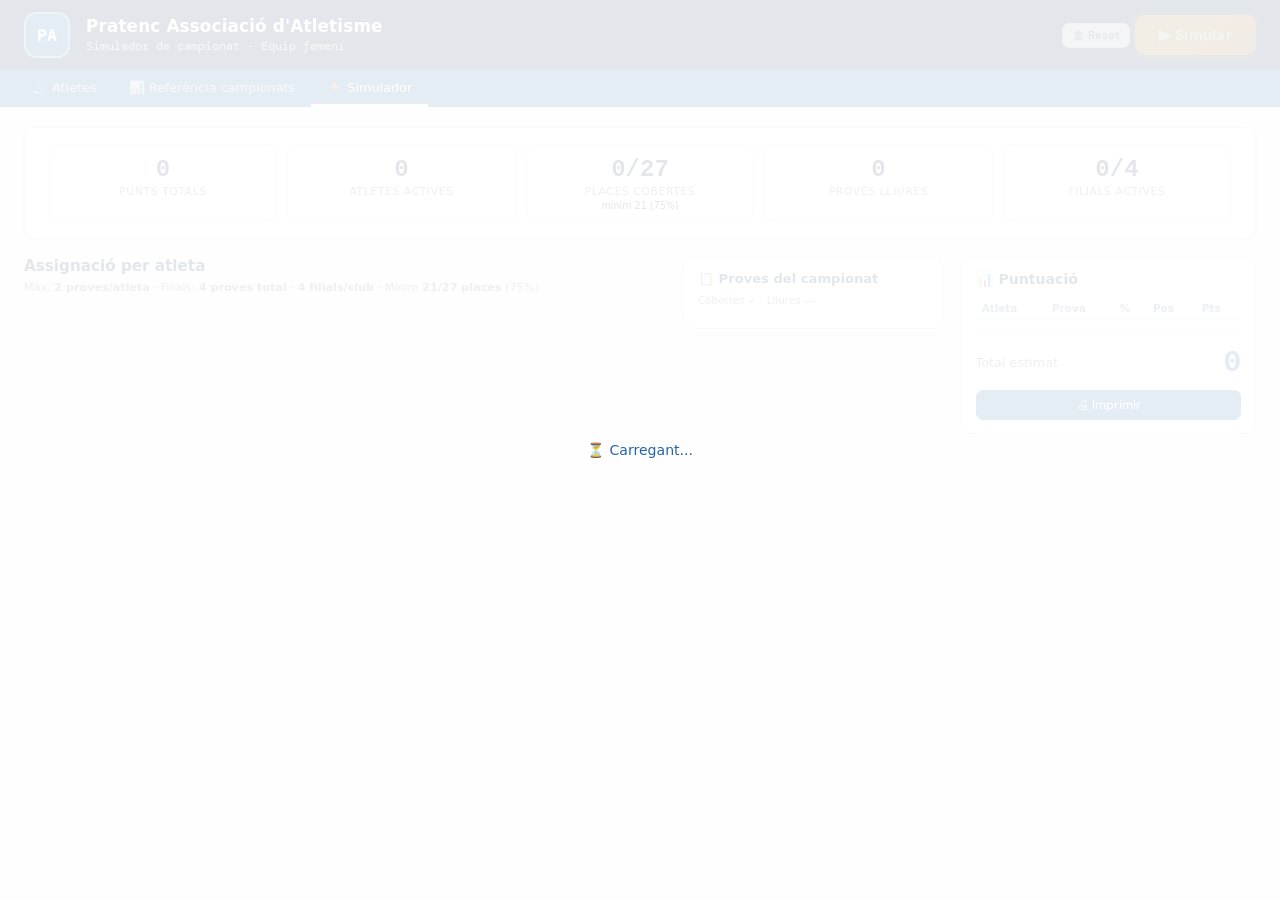
==== simulador-public.html @ 759598a1 "Update simulador-public.html" ====
<!DOCTYPE html>
<html lang="ca">
<head>
<meta charset="UTF-8">
<meta name="viewport" content="width=device-width, initial-scale=1.0">
<title>Pratenc AA — Simulador</title>
<link rel="stylesheet" href="style.css">
<style>
:root{
  --blue-dark:#1a3a5c;--blue:#2563a8;--blue-pale:#e8f0fa;
  --green:#1a7a3a;--green-pale:#e6f5ec;
  --border:#d4dde8;--text:#1c2b3a;--text-muted:#6b7f93;--bg:#f4f7fb;
}
*,*::before,*::after{box-sizing:border-box;margin:0;padding:0;}
body{font-family:'Segoe UI',system-ui,sans-serif;background:var(--bg);color:var(--text);font-size:14px;}
header{background:var(--blue-dark);color:white;padding:1rem 1.5rem;display:flex;align-items:center;gap:1rem;}
.header-logo{width:46px;height:46px;background:var(--blue);border-radius:12px;display:flex;align-items:center;justify-content:center;font-weight:800;font-size:1rem;color:white;flex-shrink:0;}
.header-text h1{font-size:1.05rem;font-weight:700;}
.header-text .sub{font-size:0.76rem;opacity:0.75;margin-top:2px;}
.header-right{margin-left:auto;}
nav{background:var(--blue);display:flex;gap:0;padding:0 1rem;}
nav a{color:rgba(255,255,255,0.75);text-decoration:none;padding:0.6rem 1rem;font-size:0.8rem;font-weight:500;border-bottom:3px solid transparent;transition:all 0.15s;}
nav a:hover{color:white;background:rgba(255,255,255,0.1);}
nav a.active{color:white;border-bottom-color:white;}
main{padding:1.25rem 1.5rem;max-width:1500px;margin:0 auto;}

.stats-bar{display:grid;grid-template-columns:repeat(5,1fr);gap:0.65rem;margin-bottom:1.1rem;}
.stat{background:white;border:1.5px solid var(--border);border-radius:10px;padding:0.65rem 0.8rem;text-align:center;}
.stat .val{font-size:1.5rem;font-weight:800;color:var(--blue-dark);font-family:'Courier New',monospace;}
.stat .lbl{font-size:0.67rem;color:var(--text-muted);margin-top:2px;}
.stat.err .val{color:#dc2626;}

.layout{display:grid;grid-template-columns:1fr 260px 295px;gap:1.1rem;align-items:start;}
@media(max-width:1100px){.layout{grid-template-columns:1fr 270px;}}
@media(max-width:700px){.layout{grid-template-columns:1fr;}}
.sticky{position:sticky;top:1rem;}

.btn{display:inline-flex;align-items:center;gap:4px;padding:0.38rem 0.85rem;border-radius:7px;border:1.5px solid var(--border);background:white;font-size:0.78rem;font-weight:500;cursor:pointer;color:var(--text);transition:all 0.15s;}
.btn:hover{border-color:var(--blue);color:var(--blue);}
.btn.primary{background:var(--blue);border-color:var(--blue);color:white;}
.btn.primary:hover{background:#1d4f8c;}
.btn.opt{background:linear-gradient(135deg,#f59e0b,#d97706);border:none;color:white;font-weight:800;padding:0.6rem 1.5rem;font-size:0.92rem;border-radius:9px;box-shadow:0 3px 10px rgba(217,119,6,0.5);letter-spacing:0.02em;}
.btn.opt:hover{background:linear-gradient(135deg,#d97706,#b45309);box-shadow:0 4px 14px rgba(217,119,6,0.6);transform:translateY(-1px);}
.btn.sm{font-size:0.72rem;padding:0.25rem 0.6rem;}

/* ATHLETE BLOCKS */
.ab{background:white;border:1.5px solid var(--border);border-radius:11px;margin-bottom:0.55rem;overflow:hidden;}
.ab.excl{opacity:0.48;}
.ab.err{border-color:#dc2626;border-width:2px;}
.ab-head{padding:0.55rem 0.85rem;display:flex;align-items:center;gap:0.55rem;border-bottom:1px solid #eef2f7;background:linear-gradient(135deg,#fafcff,#eff6ff);}
.av{width:32px;height:32px;border-radius:50%;background:var(--blue);color:white;display:flex;align-items:center;justify-content:center;font-size:0.68rem;font-weight:700;flex-shrink:0;}
.ai-nom{font-weight:600;font-size:0.83rem;display:flex;align-items:center;gap:4px;flex-wrap:wrap;}
.ai-sub{font-size:0.68rem;color:var(--text-muted);margin-top:1px;}
.a-pts{font-size:0.95rem;font-weight:700;font-family:'Courier New',monospace;color:var(--blue);}

.fb{display:inline-flex;align-items:center;padding:1px 5px;border-radius:3px;background:#fef3c7;color:#92400e;border:1px solid #fbbf24;font-size:0.6rem;font-weight:700;text-transform:uppercase;}
.xt{padding:0.18rem 0.5rem;border-radius:4px;border:1.5px solid;font-size:0.68rem;font-weight:600;cursor:pointer;}
.xt.on{background:var(--green-pale);border-color:var(--green);color:var(--green);}
.xt.off{background:#fee2e2;border-color:#dc2626;color:#dc2626;}

/* PROVA ROWS */
.pr-rows{padding:0.45rem 0.85rem 0.55rem;}
.pr{display:grid;grid-template-columns:1fr 88px 32px 18px;gap:4px;align-items:center;margin-bottom:3px;}
.ps{padding:0.26rem 0.35rem;border:1.5px solid var(--border);border-radius:5px;font-size:0.76rem;background:white;color:var(--text);width:100%;}
.ps:focus{border-color:var(--blue);outline:none;}
.ps.man{border-color:#f59e0b;background:#fffbeb;}
.pi{padding:0.26rem 0.35rem;border:1.5px solid var(--border);border-radius:5px;font-size:0.73rem;width:100%;font-family:'Courier New',monospace;text-align:right;background:white;}
.pi:focus{border-color:var(--blue);outline:none;}
.pi.man{border-color:#f59e0b;background:#fffbeb;}
.pp{display:inline-flex;align-items:center;justify-content:center;width:26px;height:20px;border-radius:4px;font-size:0.72rem;font-weight:700;background:var(--blue-pale);color:var(--blue);border:1px solid #bfdbfe;}
.pp0{background:#f1f5f9;color:#94a3b8;border-color:#e2e8f0;}
.bi{background:none;border:none;cursor:pointer;color:var(--text-muted);font-size:0.9rem;padding:0 2px;border-radius:3px;line-height:1;}
.bi:hover{background:#fee2e2;color:#dc2626;}

/* pct+pencil wrapper */
.pct-wrap{display:flex;align-items:center;gap:2px;}
.pencil-btn{background:none;border:none;cursor:pointer;font-size:0.72rem;padding:1px 2px;border-radius:3px;line-height:1;color:var(--text-muted);}
.pencil-btn:hover{background:#e0f2fe;color:#0369a1;}
.pencil-btn:disabled{opacity:0.3;cursor:default;}

.sugg-row{margin-top:3px;display:flex;flex-wrap:wrap;gap:3px;align-items:center;font-size:0.67rem;color:var(--text-muted);}
.sp{cursor:pointer;background:var(--blue-pale);color:var(--blue);padding:1px 5px;border-radius:4px;font-size:0.66rem;font-weight:500;border:1px solid #bfdbfe;white-space:nowrap;}
.sp:hover{background:#bfdbfe;}
.sp.tk{opacity:0.38;cursor:default;text-decoration:line-through;}
.err-row{margin-top:4px;background:#fee2e2;border:1px solid #dc2626;border-radius:4px;padding:2px 7px;font-size:0.68rem;color:#991b1b;font-weight:600;}

/* PROVES PANEL */
.panel{background:white;border:1.5px solid var(--border);border-radius:11px;padding:0.85rem;}
.panel h3{font-size:0.82rem;font-weight:600;color:var(--blue-dark);margin-bottom:0.5rem;}
.pi-row{display:flex;align-items:center;padding:3px 5px;border-radius:4px;font-size:0.72rem;margin-bottom:2px;}
.pi-row.cov{background:#f0fdf4;color:#166534;}
.pi-row.free{background:#f8fafc;color:var(--text-muted);}
.pi-name{flex:1;font-weight:500;overflow:hidden;text-overflow:ellipsis;white-space:nowrap;font-size:0.71rem;}
.pi-who{font-size:0.62rem;color:var(--text-muted);margin-left:3px;white-space:nowrap;}
.pi-pts{font-size:0.65rem;font-weight:700;padding:1px 4px;border-radius:3px;margin-left:3px;flex-shrink:0;}
.pi-pts.ok{background:#dcfce7;color:#166534;border:1px solid #86efac;}
.pi-pts.no{background:#f1f5f9;color:#94a3b8;border:1px solid #e2e8f0;}

/* RESULT PANEL */
.rt{width:100%;border-collapse:collapse;font-size:0.73rem;}
.rt th{padding:0.3rem 0.38rem;text-align:left;font-size:0.65rem;font-weight:600;color:var(--text-muted);border-bottom:1.5px solid var(--border);}
.rt td{padding:0.27rem 0.38rem;border-bottom:1px solid #f0f4f8;vertical-align:middle;}
.rk{display:inline-flex;align-items:center;justify-content:center;width:24px;height:19px;border-radius:4px;font-size:0.68rem;font-weight:700;}
.r1{background:#fef3c7;color:#92400e;border:1px solid #fcd34d;}
.r2{background:#f1f5f9;color:#475569;border:1px solid #cbd5e1;}
.r3{background:#fff7ed;color:#c2410c;border:1px solid #fed7aa;}
.rN{background:var(--blue-pale);color:var(--blue);border:1px solid #bfdbfe;}

.wb{border-radius:5px;padding:0.4rem 0.65rem;font-size:0.71rem;margin-bottom:0.55rem;}
.we{background:#fee2e2;border:1px solid #dc2626;color:#991b1b;}
.ww{background:#fffbeb;border:1px solid #fcd34d;color:#92400e;}

/* MODAL */
.mover{position:fixed;inset:0;background:rgba(0,0,0,0.38);z-index:300;display:none;align-items:center;justify-content:center;}
.mover.open{display:flex;}
.mbox{background:white;border-radius:13px;padding:1.4rem;width:450px;max-width:95vw;box-shadow:0 16px 50px rgba(0,0,0,0.22);}
.mbox h3{font-size:0.95rem;font-weight:700;color:var(--blue-dark);margin-bottom:0.9rem;}
.mf label{font-size:0.72rem;font-weight:600;color:var(--text-muted);display:block;margin-bottom:3px;}
.mf input,.mf select{width:100%;padding:0.38rem 0.55rem;border:1.5px solid var(--border);border-radius:6px;font-size:0.82rem;}
.mf input:focus,.mf select:focus{outline:none;border-color:var(--blue);}
.ad{padding:0.38rem 0.55rem;background:#f0f6ff;border-radius:6px;font-size:0.85rem;font-weight:700;color:var(--blue);}
.mac{display:flex;gap:7px;justify-content:flex-end;margin-top:1.1rem;}

.toast{position:fixed;bottom:22px;right:22px;background:#1e293b;color:white;padding:0.55rem 1rem;border-radius:8px;font-size:0.8rem;opacity:0;transform:translateY(8px);transition:all 0.22s;pointer-events:none;z-index:999;}
.toast.show{opacity:1;transform:translateY(0);}
.lod{position:fixed;inset:0;background:rgba(255,255,255,0.88);display:flex;align-items:center;justify-content:center;z-index:99;font-size:0.88rem;color:var(--blue);}
.sim-banner{background:linear-gradient(135deg,#dbeafe,#e0f2fe);border:1.5px solid #7dd3fc;border-radius:9px;padding:0.6rem 0.9rem;margin-bottom:0.9rem;font-size:0.8rem;color:#0c4a6e;display:none;align-items:center;gap:7px;}
.sim-banner.show{display:flex;}
.empty{text-align:center;padding:2.5rem;color:var(--text-muted);}
.empty .ic{font-size:2rem;margin-bottom:0.35rem;}

/* Barra 75% */
.quota-bar-wrap{height:6px;background:#e2e8f0;border-radius:3px;margin-top:5px;overflow:hidden;}
.quota-bar{height:100%;border-radius:3px;transition:width 0.3s;}
.quota-ok{background:#22c55e;}
.quota-warn{background:#f59e0b;}
.quota-bad{background:#dc2626;}

/* Modal filials */
.fil-modal-list{max-height:220px;overflow-y:auto;margin:0.6rem 0;}
@media(max-width:600px){
  header{padding:0.7rem 1rem;}
  .header-text h1{font-size:0.88rem;}
  .header-text .sub{font-size:0.68rem;}
  .header-right .btn{padding:0.28rem 0.55rem;font-size:0.7rem;}
  nav a{padding:0.5rem 0.7rem;font-size:0.75rem;}
  main{padding:0.75rem;}
  .stats-bar{grid-template-columns:repeat(3,1fr);gap:0.4rem;}
  .stats-bar .stat:nth-child(4),.stats-bar .stat:nth-child(5){grid-column:span 1;}
  .stat .val{font-size:1.1rem;}
  .layout{grid-template-columns:1fr!important;}
  .sticky{position:static;}
  .ab-head{padding:0.45rem 0.65rem;}
  .ai-nom{font-size:0.78rem;}
  .pr-rows{padding:0.35rem 0.65rem 0.45rem;}
  .pr{grid-template-columns:1fr 80px 26px 16px;gap:3px;}
  .panel{margin-bottom:0.8rem;}
  .mbox{padding:1rem;border-radius:10px;}
  /* Relleus panel inferior més compacte */
  .rel-panel-mob{font-size:0.75rem;}
}
.fil-modal-row{display:flex;align-items:center;justify-content:space-between;padding:5px 8px;border:1px solid var(--border);border-radius:6px;margin-bottom:4px;font-size:0.8rem;cursor:pointer;transition:background 0.1s;}
.fil-modal-row:hover{background:#f0f6ff;}
.fil-modal-row.sel{background:#dbeafe;border-color:var(--blue);}
</style>
</head>
<body>
<div class="lod" id="lod">⏳ Carregant...</div>

<header>
  <div class="header-logo">PA</div>
  <div class="header-text">
    <h1>Pratenc Associació d'Atletisme</h1>
    <div class="sub">Simulador de campionat · Equip femení</div>
  </div>
  <div class="header-right">
    <div style="display:flex;gap:5px;flex-wrap:wrap;align-items:center;">
      <button class="btn sm" onclick="resetSim()">🗑 Reset</button>
      <button class="btn opt" onclick="runOptimizer()">▶ Simular</button>
    </div>
  </div>
</header>
<nav>
  <a href="atletes-public.html">👟 Atletes</a>
  <a href="campeonatos-public.html">📊 Referència campionats</a>
  <a href="simulador-public.html" class="active">🏃 Simulador</a>
</nav>

<main>
  <div class="stats-bar">
    <div class="stat"><div class="val" id="sTot">0</div><div class="lbl">Punts totals</div></div>
    <div class="stat"><div class="val" id="sAtl">0</div><div class="lbl">Atletes actives</div></div>
    <div class="stat" id="sPlacesEl">
      <div class="val" id="sPlaces">0/27</div>
      <div class="lbl">Places cobertes</div>
      <div style="font-size:0.6rem;margin-top:2px;" id="sPlacesPct">mínim 21 (75%)</div>
    </div>
    <div class="stat"><div class="val" id="sLli">0</div><div class="lbl">Proves lliures</div></div>
    <div class="stat" id="sFstat"><div class="val" id="sFil">0/4</div><div class="lbl">Filials actives</div></div>
  </div>

  <div class="sim-banner" id="sb">
    ▶ <strong>Simulació completada!</strong> Distribució màxima calculada.
    <button class="btn sm" style="margin-left:auto;" onclick="document.getElementById('sb').classList.remove('show')">✕</button>
  </div>

  <div class="layout">
    <div>
      <div style="display:flex;align-items:center;justify-content:space-between;margin-bottom:0.65rem;flex-wrap:wrap;gap:6px;">
        <h2 style="font-size:0.95rem;font-weight:600;color:var(--blue-dark);">Assignació per atleta</h2>
        <span style="font-size:0.7rem;color:var(--text-muted);">Màx. <b>2 proves/atleta</b> · Filials: <b>4 proves total</b> · <b>4 filials/club</b> · Mínim <b>21/27 places</b> (75%)</span>
      </div>
      <div id="blocks"></div>
    </div>

    <div class="sticky">
      <div class="panel">
        <h3>📋 Proves del campionat</h3>
        <div style="font-size:0.65rem;color:var(--text-muted);margin-bottom:0.5rem;">Cobertes ✓ · Lliures —</div>
        <div id="provPanel"></div>
      </div>
    </div>

    <div class="sticky">
      <div class="panel">
        <div style="font-size:0.88rem;font-weight:600;color:var(--blue-dark);margin-bottom:0.6rem;">📊 Puntuació</div>
        <div id="wbs"></div>
        <table class="rt">
          <thead><tr><th>Atleta</th><th>Prova</th><th>%</th><th>Pos</th><th>Pts</th></tr></thead>
          <tbody id="rb"></tbody>
        </table>
        <div style="margin-top:0.8rem;padding-top:0.8rem;border-top:1.5px solid var(--border);display:flex;align-items:center;justify-content:space-between;">
          <span style="font-size:0.8rem;color:var(--text-muted);">Total estimat</span>
          <span style="font-size:1.9rem;font-weight:700;font-family:'Courier New',monospace;color:var(--blue);" id="totB">0</span>
        </div>
        <button class="btn primary" style="width:100%;justify-content:center;margin-top:0.6rem;font-size:0.77rem;" onclick="window.print()">🖨 Imprimir</button>
      </div>
    </div>
  </div>
</main>

<!-- Modal previsió -->
<div class="mover" id="pm">
  <div class="mbox">
    <h3>✏️ Previsió manual de marca</h3>
    <p style="font-size:0.77rem;color:var(--text-muted);margin-bottom:0.9rem;">Introdueix una marca prevista o un % WMA directament per a una prova on l'atleta no té registre oficial.</p>
    <div style="display:grid;grid-template-columns:1fr 1fr;gap:0.8rem;">
      <div class="mf" style="grid-column:1/-1">
        <label>Atleta · Prova</label>
        <div class="ad" id="pmCtx">—</div>
      </div>
      <div class="mf" style="grid-column:1/-1">
        <label>Marca prevista <span style="font-weight:400;color:var(--text-muted)">(ex: 13.45 / 1:23.4 / 5.80)</span></label>
        <input type="text" id="pmM" placeholder="Introdueix la marca..." oninput="calcPM()">
      </div>
      <div class="mf">
        <label>% WMA calculat</label>
        <div class="ad" id="pmP">—</div>
      </div>
      <div class="mf">
        <label>Punts estimats</label>
        <div class="ad" id="pmPts">—</div>
      </div>
      <div class="mf" style="grid-column:1/-1">
        <label>O introdueix % WMA directament</label>
        <input type="number" id="pmD" min="0" max="105" step="0.01" placeholder="Ex: 78.50" oninput="calcPMD()">
      </div>
    </div>
    <div class="mac">
      <button class="btn" onclick="closePM()">Cancel·lar</button>
      <button class="btn primary" onclick="applyPM()">Aplicar</button>
    </div>
  </div>
</div>

<div class="toast" id="toast"></div>

<!-- Modal conflicte filials: l'usuari tria quina prova sacrificar -->
<div class="mover" id="filModal">
  <div class="mbox">
    <h3>⚠️ Límit de filials superat</h3>
    <p style="font-size:0.8rem;color:var(--text-muted);margin-bottom:0.9rem;">
      Les filials ja fan <strong>4 proves</strong> en total. S'ha intentat assignar una prova nova a <strong id="filModalNom">—</strong>.
      <br>Tria quina prova vols <strong>alliberar</strong> per fer espai, o cancel·la:
    </p>
    <div class="fil-modal-list" id="filModalList"></div>
    <div class="mac">
      <button class="btn" onclick="closeFilModal(true)">Cancel·lar (mantenir com estava)</button>
      <button class="btn primary" id="filModalOk" onclick="applyFilModal()" disabled>Alliberar seleccionada</button>
    </div>
  </div>
</div>
<script src="atletes-data.js"></script>
<script src="shared.js"></script>
<script>
let athletes=[], simState={}, excluded=[], refCampeonats={};
let pmCtx=null; // {nom, ri, prova}

// ── Proves oficials Campionat d'Espanya Master Clubs 2026 ──
// 19 individuals + 2 relleus (4 atletes cadascun) = 27 places totals
// Mínim 75% = 21 places cobertes per no ser descalificades
const CAMP_PROVES_IND = [
  "100m","200m","400m","800m","1500m","3000m",
  "3000m marxa","2000m obstacles",
  "Tanques Altes","Tanques Baixes",
  "Salt alçada","Salt llargada","Triple salt","Salt perxa",
  "Llançament pes","Llançament disc","Llançament martell","Martell Pesat","Llançament javelina"
]; // 19 individuals
const CAMP_PROVES_REL = ["Relleu 4x100","Relleu 4x400"]; // 2 relleus × 4 atletes = 8 places
const CAMP_PROVES = [...CAMP_PROVES_IND, ...CAMP_PROVES_REL];
const TOTAL_PLACES = 19 + 8; // 27
const MIN_PLACES   = Math.ceil(TOTAL_PLACES * 0.75); // 21

// ── Versió pública: override de totes les funcions de storage ──
// No hi ha localStorage ni window.storage — tot en memòria
async function loadAthletes(){ return JSON.parse(JSON.stringify(ATLETES_DATA)); }
async function saveAthletes(){}
async function loadRefCampeonats(){ return REF_CAMPEONATS_DEFAULT; }
async function saveRefCampeonats(){}
async function loadSimState(){ return {}; }
async function saveSimState(s){ simState=s; }
async function loadRelState(){ return {}; }
async function saveRelState(s){ simRelState=s; }
async function loadExcluded(){ return []; }
async function saveExcluded(){}

// ── Init (versió pública) ──
async function init(){
  document.getElementById('lod').style.display='flex';
  athletes = JSON.parse(JSON.stringify(ATLETES_DATA));
  athletes.sort((a,b)=>{
    if(!!a.filial!==!!b.filial)return a.filial?1:-1;
    return a.nom.localeCompare(b.nom,'ca');
  });
  simState={};simRelState={};
  // Atletes marcades com "exclosa" al fitxer de dades surten excloses per defecte
  excluded = athletes.filter(a=>a.exclosa).map(a=>a.nom);
  refCampeonats = REF_CAMPEONATS_DEFAULT;
  document.getElementById('lod').style.display='none';
  render();
}
async function resetSim(){
  if(!confirm('Reiniciar simulació?'))return;
  simState={};simRelState={};
  render();showToast('Reset ✓');
}

// En la versió pública, guardar és només en memòria (no localStorage)
async function saveSimState(s){simState=s;}
async function saveRelState(s){simRelState=s;}

// ── Helpers ───────────────────────────────────────────────
function e(s){return String(s).replace(/'/g,"\\'").replace(/"/g,'&quot;');}
function aObj(nom){return athletes.find(a=>a.nom===nom);}
function gst(nom){
  if(!simState[nom])simState[nom]=[{prova:'—',pct:null,man:false},{prova:'—',pct:null,man:false}];
  while(simState[nom].length<2)simState[nom].push({prova:'—',pct:null,man:false});
  return simState[nom];
}

// Relleus: simRelState[prova] = [nom1, nom2, nom3, nom4] (null si buit)
let simRelState = {}; // { "Relleu 4x100": [nom|null, ...x4] }
function grel(prova){
  if(!simRelState[prova])simRelState[prova]=[null,null,null,null];
  while(simRelState[prova].length<4)simRelState[prova].push(null);
  return simRelState[prova];
}
function isReleu(p){return p&&(p==='Relleu 4x100'||p==='Relleu 4x400');}
function bestPct(a,prova,row){
  if(!prova||prova==='—')return null;
  if(row&&row.pct!==null&&row.pct!==undefined)return row.pct;
  const ms=(a.marques||[]).filter(m=>m.prova===prova);
  const ps=ms.map(m=>calcPct(m.prova,m.marca,a.dob,m.any)).filter(p=>p!==null);
  return ps.length?Math.max(...ps):null;
}
function suggs(a){
  const bP={};
  (a.marques||[]).forEach(m=>{
    const p=calcPct(m.prova,m.marca,a.dob,m.any);
    if(p&&(!bP[m.prova]||p>bP[m.prova]))bP[m.prova]=p;
  });
  return Object.entries(bP).sort((a,b)=>b[1]-a[1]);
}
function covMap(){
  const m={};
  // Proves individuals
  athletes.forEach(a=>{
    if(excluded.includes(a.nom))return;
    gst(a.nom).forEach(r=>{
      if(r.prova&&r.prova!=='—'&&!isReleu(r.prova)){if(!m[r.prova])m[r.prova]=[];m[r.prova].push(a.nom);}
    });
  });
  // Relleus
  CAMP_PROVES_REL.forEach(rel=>{
    const atletes=grel(rel).filter(n=>n&&!excluded.includes(n));
    if(atletes.length>0){m[rel]=atletes;}
  });
  return m;
}
function totFil(){
  // Proves individuals de filials (excloent slots de relleu, que es compten a part)
  let t=athletes.filter(a=>a.filial&&!excluded.includes(a.nom))
    .reduce((s,a)=>s+gst(a.nom).filter(r=>r.prova&&r.prova!=='—'&&!isReleu(r.prova)).length,0);
  // Participació de filials en relleus (1 prova per atleta per relleu)
  CAMP_PROVES_REL.forEach(rel=>{
    grel(rel).forEach(n=>{
      if(n&&!excluded.includes(n)){const a=aObj(n);if(a&&a.filial)t++;}
    });
  });
  return t;
}
function nProv(nom){
  // Proves individuals
  let n=gst(nom).filter(r=>r.prova&&r.prova!=='—').length;
  // Participació en relleus
  CAMP_PROVES_REL.forEach(rel=>{if(grel(rel).includes(nom))n++;});
  return n;
}

// ── Render ────────────────────────────────────────────────
function render(){renderBlocks();renderProvPanel();updateSummary();}

function renderBlocks(){
  const cont=document.getElementById('blocks');
  if(!athletes.length){
    cont.innerHTML=`<div class="empty"><div class="ic">🏃</div><p><a href="atletas.html" style="color:var(--blue);">Ves a Atletes</a> per afegir-les</p></div>`;
    return;
  }
  const cm=covMap(), tf=totFil();
  const nFA=athletes.filter(a=>a.filial&&!excluded.includes(a.nom)).length;

  // Mapa: per a cada atleta, en quin relleu participa (si és el cas)
  // relMap[nom] = "Relleu 4x100" | "Relleu 4x400" | null
  const relMap={};
  CAMP_PROVES_REL.forEach(rel=>{
    grel(rel).forEach(n=>{ if(n) relMap[n]=rel; });
  });

  cont.innerHTML=athletes.map((a,idx)=>{
    const ex=excluded.includes(a.nom), st=gst(a.nom);
    const cat=getCat(a.dob), ed=getEdatActual(a.dob), fil=!!a.filial;
    const sg=suggs(a);
    const relActual=relMap[a.nom]||null; // relleu on participa (si és el cas)
    let pts=0;

    // Slot 0 i slot 1: proves individuals (inclou relleu com a opció)
    // Si ja participa en un relleu, un dels slots mostra el relleu (readonly visual)
    const rows=st.slice(0,2).map((row,ri)=>{
      const esRelleuRow = isReleu(row.prova);
      const pct = esRelleuRow ? null : bestPct(a,row.prova,row);
      const p   = ex||esRelleuRow ? 0 : estPts(row.prova,pct,refCampeonats);
      if(!esRelleuRow) pts+=p;
      const pd  = pct!==null?pct.toFixed(2):'';

      // Opcions: totes les proves individuals + els 2 relleus
      const opts=PROVES.map(pr=>`<option value="${pr}" ${row.prova===pr?'selected':''}>${pr}</option>`).join('');

      if(esRelleuRow){
        // Slot ocupat per un relleu → mostrar readonly, botó per treure
        const rComplet = grel(row.prova).filter(n=>n&&!excluded.includes(n)).length>=4;
        return `<div class="pr">
          <select class="ps" style="border-color:#7c3aed;background:#f5f3ff;" disabled>
            <option>${row.prova}</option>
          </select>
          <div class="pct-wrap">
            <span style="font-size:0.7rem;color:#7c3aed;padding:0 4px;">${rComplet?'✓ 4pts':'incomplet'}</span>
          </div>
          <span class="pp" style="background:#ede9fe;color:#7c3aed;border-color:#c4b5fd;margin:auto;">R</span>
          <button class="bi" onclick="clrRelSlot('${e(a.nom)}','${e(row.prova)}')" title="Treure del relleu">×</button>
        </div>`;
      }

      return `<div class="pr">
        <select class="ps${row.man?' man':''}" onchange="upProv('${e(a.nom)}',${ri},this.value)" ${ex?'disabled':''}>
          ${opts}
        </select>
        <div class="pct-wrap">
          <input class="pi${row.pct!==null?' man':''}" type="number" min="0" max="105" step="0.01"
            value="${pd}" placeholder="% auto" readonly
            title="${row.pct!==null?'% manual · edita amb ✏️':'% calculat de marques · ✏️ per previsió'}">
          <button class="pencil-btn" title="Previsió manual"
            onclick="openPM('${e(a.nom)}',${ri},'${e(row.prova)}')"
            ${ex||row.prova==='—'?'disabled':''}>✏️</button>
        </div>
        <span class="pp pp${p}" style="margin:auto;">${p}</span>
        <button class="bi" onclick="clrRow('${e(a.nom)}',${ri})" title="Treure">×</button>
      </div>`;
    }).join('');

    const sgHTML=sg.length?`<div class="sugg-row"><span style="font-weight:500;">Marques:</span>${
      sg.filter(([pr])=>!isReleu(pr)).map(([pr,pc])=>{
        const cov=cm[pr]&&!cm[pr].includes(a.nom);
        return `<span class="sp${cov?' tk':''}" onclick="${cov?'':e(`asSugg('${e(a.nom)}','${e(pr)}',${pc})`)}"
          title="${pr}: ${pc.toFixed(1)}%${cov?' (ja coberta)':''}"
          >${pr.replace('Llançament ','').replace('Salt ','')} <b>${pc.toFixed(0)}%</b></span>`;
      }).join('')
    }</div>`:'';

    // Errors: compta proves individuals + relleu (si en té)
    const nPInd=st.filter(r=>r.prova&&r.prova!=='—'&&!isReleu(r.prova)).length;
    const nPRel=st.filter(r=>isReleu(r.prova)).length;
    const nPTotal=nPInd+nPRel;
    const errs=[];
    if(nPTotal>2)errs.push(`⛔ Màxim 2 proves/atleta — té ${nPInd} individual${nPInd!==1?'s':''} + ${nPRel} relleu`);
    if(fil&&tf>4&&nPTotal>0)errs.push('⛔ Filials superen 4 proves en total');
    if(fil&&nFA>4)errs.push(`⛔ ${nFA} filials al club (màx. 4)`);
    const errH=errs.map(e=>`<div class="err-row">${e}</div>`).join('');

    return `<div class="ab ${ex?'excl':''} ${nPTotal>2||(fil&&tf>4&&nPTotal>0)?'err':''}" id="ab${idx}">
      <div class="ab-head">
        <div class="av">${initials(a.nom)}</div>
        <div style="flex:1;min-width:0;">
          <div class="ai-nom">${a.nom}${fil?` <span class="fb">FILIAL</span>`:''}</div>
          <div class="ai-sub">${cat||'?'} · ${ed?ed+'a':''} ${a.notes?'· '+a.notes:''}${relActual?` · <span style="color:#7c3aed;font-weight:600;">🔄 ${relActual}</span>`:''}</div>
        </div>
        <div style="display:flex;align-items:center;gap:4px;flex-shrink:0;">
          <button class="xt ${ex?'off':'on'}" onclick="togExcl('${e(a.nom)}',${idx})">${ex?'✗ Exclosa':'✓ Activa'}</button>
          <div class="a-pts">${ex?'—':pts+' pts'}</div>
        </div>
      </div>
      <div class="pr-rows">${rows}${errH}${sgHTML}</div>
    </div>`;
  }).join('');

  // ── Secció inferior: estat dels relleus (resum automàtic) ──
  const relHTML = CAMP_PROVES_REL.map(rel=>{
    const membres = grel(rel).filter(n=>n&&!excluded.includes(n));
    const complet = membres.length>=4;
    const borderColor = complet?'#16a34a':membres.length>0?'#dc2626':'#d4dde8';
    const bgColor     = complet?'#f0fdf4':membres.length>0?'#fee2e2':'#f8fafc';
    const textColor   = complet?'#166534':membres.length>0?'#991b1b':'#94a3b8';
    const icon        = complet?'✅':'⚠️';
    const membresText = membres.length
      ? membres.map(n=>n.split(' ')[0]).join(', ')
      : '— cap atleta assignada';

    return `<div style="border:2px solid ${borderColor};background:${bgColor};border-radius:9px;padding:0.55rem 0.85rem;margin-bottom:0.45rem;">
      <div style="display:flex;align-items:center;justify-content:space-between;gap:8px;">
        <div>
          <div style="font-weight:700;font-size:0.82rem;color:${textColor};">${icon} ${rel} — ${membres.length}/4 atletes${complet?' · 4 PUNTS':membres.length>0?' · 0 punts (incomplet)':''}</div>
          <div style="font-size:0.71rem;color:${textColor};margin-top:2px;opacity:0.85;">${membresText}</div>
        </div>
        <div style="font-size:1.1rem;font-weight:800;color:${textColor};">${complet?'4p':'0p'}</div>
      </div>
    </div>`;
  }).join('');

  cont.innerHTML += `<div style="margin-top:1rem;padding-top:0.9rem;border-top:2px dashed #c4b5fd;">
    <div style="font-size:0.82rem;font-weight:600;color:#5b21b6;margin-bottom:0.5rem;">🔄 Relleus — assigna'ls des del desplegable de cada atleta · 4 punts si complet (4/4)</div>
    ${relHTML}
    <div style="font-size:0.69rem;color:var(--text-muted);margin-top:4px;">El relleu compta com <strong>1 de les 2 proves màximes</strong> de l'atleta.</div>
  </div>`;
}

function renderProvPanel(){
  const cm=covMap();

  // Individuals
  const indHTML = CAMP_PROVES_IND.map(p=>{
    const who=cm[p]; const cov=who&&who.length>0;
    let pts=0;
    if(cov){const a=aObj(who[0]);if(a){const row=gst(who[0]).find(r=>r.prova===p);pts=estPts(p,bestPct(a,p,row),refCampeonats);}}
    return `<div class="pi-row ${cov?'cov':'free'}">
      <span class="pi-name">${p}</span>
      ${cov?`<span class="pi-who">${who[0].split(' ')[0]}</span><span class="pi-pts ok">${pts}p</span>`
           :`<span class="pi-pts no">—</span>`}
    </div>`;
  }).join('');

  // Relleus: només compta places i punts si complet (4/4)
  const relHTML = CAMP_PROVES_REL.map(p=>{
    const who=grel(p).filter(n=>n&&!excluded.includes(n));
    const n=who.length; const complet=n>=4; const cov=n>0;
    return `<div class="pi-row ${complet?'cov':cov?'inc':'free'}">
      <span class="pi-name">${p}</span>
      ${cov
        ? complet
          ? `<span class="pi-who">✓ 4/4</span><span class="pi-pts ok">4p</span>`
          : `<span class="pi-who" style="color:#dc2626;">${n}/4 ⚠️</span><span class="pi-pts" style="color:#dc2626;">0p</span>`
        : `<span class="pi-pts no">—</span>`}
    </div>`;
  }).join('');

  document.getElementById('provPanel').innerHTML=
    `<div style="font-size:0.65rem;font-weight:600;color:var(--text-muted);margin-bottom:3px;text-transform:uppercase;letter-spacing:0.04em;">Individuals (19)</div>`
    + indHTML
    + `<div style="font-size:0.65rem;font-weight:600;color:var(--text-muted);margin-top:6px;margin-bottom:3px;text-transform:uppercase;letter-spacing:0.04em;">Relleus (4 atletes cadascun)</div>`
    + relHTML;

  // "Proves lliures" = individuals sense cobrir + relleus sense cap atleta
  const nLliuresInd=CAMP_PROVES_IND.filter(p=>!cm[p]||cm[p].length===0).length;
  const nLliuresRel=CAMP_PROVES_REL.filter(p=>{const w=grel(p).filter(n=>n&&!excluded.includes(n));return w.length===0;}).length;
  document.getElementById('sLli').textContent=nLliuresInd+nLliuresRel;
}

// ── Accions ───────────────────────────────────────────────
function upRel(rel, slot, nom){
  const r=grel(rel);
  // Si este atleta ya está en otro slot del mismo relleu, treure'l
  r.forEach((n,i)=>{if(n===nom&&i!==slot&&nom)r[i]=null;});
  r[slot]=nom||null;
  simRelState[rel]=r;
  saveRelState(simRelState);
  render();
  showToast(nom?`✓ ${nom.split(' ')[0]} → ${rel}`:`Slot ${slot+1} alliberat de ${rel}`);
}

// Treure atleta del relleu des del seu propi bloc
function clrRelSlot(nom, rel){
  const r=grel(rel);
  const idx=r.indexOf(nom);
  if(idx>=0)r[idx]=null;
  simRelState[rel]=r;
  // Netejar el slot del simState de l'atleta
  const st=gst(nom);
  st.forEach((row,ri)=>{ if(row.prova===rel) st[ri]={prova:'—',pct:null,man:false}; });
  simState[nom]=st;
  saveRelState(simRelState); saveSimState(simState);
  render();
  showToast(`✓ ${nom.split(' ')[0]} tret del ${rel}`);
}

function upProv(nom,ri,val){
  const st=gst(nom);
  const provaAnterior=st[ri]?.prova;

  // Si la prova anterior era un relleu, treure l'atleta d'aquell relleu
  if(isReleu(provaAnterior)){
    const r=grel(provaAnterior);
    const ix=r.indexOf(nom); if(ix>=0)r[ix]=null;
    simRelState[provaAnterior]=r;
  }

  // Si la nova prova és un relleu
  if(isReleu(val)){
    // Comprova que l'atleta no estigui ja en un altre relleu
    const relActual=Object.entries(simRelState).find(([,arr])=>arr.includes(nom));
    if(relActual && relActual[0]!==val){
      showToast(`⚠️ ${nom.split(' ')[0]} ja està al ${relActual[0]}`);
      render(); return;
    }
    // Comprova que no té ja 2 proves individuals
    const nInd=st.filter((r,i)=>i!==ri&&r.prova&&r.prova!=='—'&&!isReleu(r.prova)).length;
    if(nInd>=2){ showToast('⚠️ Ja té 2 proves individuals — no pot afegir relleu'); render(); return; }
    // Afegir al relleu (primer slot lliure)
    const r=grel(val);
    // Evitar duplicat
    if(!r.includes(nom)){
      const slot=r.findIndex(n=>!n);
      if(slot>=0){ r[slot]=nom; simRelState[val]=r; }
      else{ showToast(`⚠️ ${val} ja té 4 atletes`); render(); return; }
    }
    st[ri]={prova:val,pct:null,man:false};
    simState[nom]=st;
    saveRelState(simRelState); saveSimState(simState);
    // Comprovar límit filials (igual que per proves individuals)
    const a=aObj(nom);
    if(a&&a.filial&&totFil()>4){
      chkFil(nom,ri,val);
      return; // chkFil ja fa render intern
    }
    render();
    showToast(`✓ ${nom.split(' ')[0]} → ${val}`);
    return;
  }

  // Prova individual normal
  st[ri]={prova:val,pct:null,man:false};
  simState[nom]=st;
  if(val&&val!=='—'){
    dynResolve(nom,ri,val);
    chkFil(nom,ri,val);
  }
  saveRelState(simRelState); saveSimState(simState); render();
}

// Quan A (slot ri) pren una prova que tenia B → desplaça B a una alternativa
// També neteja si el mateix atleta tenia la mateixa prova en un altre slot
function dynResolve(nomA, riA, prova){
  athletes.forEach(a=>{
    if(excluded.includes(a.nom))return;
    const st=gst(a.nom);
    st.forEach((row,ri)=>{
      if(row.prova!==prova)return;
      // Ignorar el slot que acabem d'assignar
      if(a.nom===nomA&&ri===riA)return;
      // És un duplicat: desplaçar
      const alt=bestAlt(a,prova,nomA);
      if(alt){
        st[ri]={prova:alt.prova,pct:null,man:false};
        showToast(`↺ ${a.nom.split(' ')[0]}: ${prova} → ${alt.prova}`);
      } else {
        st[ri]={prova:'—',pct:null,man:false};
        showToast(`↺ ${prova} alliberat de ${a.nom.split(' ')[0]}`);
      }
      simState[a.nom]=st;
    });
  });
}

// Millor prova alternativa per a l'atleta `a` quan se la desplaça de `provaOcup`
// Construeix el mapa d'ocupació excloent el propi slot conflictiu de `a`
function bestAlt(a, provaOcup, nomQueAgafa){
  // Mapa de proves ja ocupades per ALTRES atletes (no per `a`)
  const ocupades = new Set();
  athletes.forEach(x=>{
    if(x.nom===a.nom||excluded.includes(x.nom))return;
    gst(x.nom).forEach(r=>{
      if(r.prova&&r.prova!=='—')ocupades.add(r.prova);
    });
  });
  // Les proves que JA té `a` en altres slots (no el conflictiu)
  const propies = new Set(
    gst(a.nom)
      .filter(r=>r.prova&&r.prova!=='—'&&r.prova!==provaOcup)
      .map(r=>r.prova)
  );
  const tf=totFil();

  for(const [p,pc] of suggs(a)){
    if(p===provaOcup)continue;       // no tornar a la mateixa
    if(propies.has(p))continue;      // ja la té en un altre slot
    if(ocupades.has(p))continue;     // ja la té una altra atleta
    if(a.filial&&tf>=4)continue;     // límit filials
    return{prova:p,pct:pc};
  }
  return null;
}

// ── Límit filials: consulta l'usuari ─────────────────────────
let filModalCtx = null; // { nomAfeg, ri, prova }

function chkFil(nomAfeg, ri, provaAfegida){
  const a = aObj(nomAfeg);
  if(!a || !a.filial) return;
  if(totFil() <= 4) return;

  // Construeix llista de proves filials actuals (excloent la que s'acaba d'afegir)
  const cands = [];
  athletes.filter(x => x.filial && !excluded.includes(x.nom)).forEach(x => {
    // Proves individuals
    gst(x.nom).forEach((row, rxri) => {
      if(!row.prova || row.prova === '—' || isReleu(row.prova)) return;
      if(x.nom === nomAfeg && rxri === ri) return;
      const pct = bestPct(x, row.prova, row);
      const pts = estPts(row.prova, pct, refCampeonats);
      cands.push({ nom: x.nom, ri: rxri, prova: row.prova, pts, pct, esReleu: false });
    });
    // Participació en relleus
    CAMP_PROVES_REL.forEach(rel=>{
      const membres=grel(rel);
      const slot=membres.indexOf(x.nom);
      if(slot<0)return;
      // No oferir la mateixa prova que s'acaba d'afegir com a opció
      if(x.nom===nomAfeg && isReleu(provaAfegida) && rel===provaAfegida) return;
      cands.push({ nom: x.nom, ri: -1, prova: rel, pts: 0, pct: null, esReleu: true, slot });
    });
  });

  if(!cands.length){
    // No hi ha res a alliberar: revertir l'assignació nova
    gst(nomAfeg)[ri] = {prova:'—', pct:null, man:false};
    showToast('⚠️ Ja hi ha 4 proves de filials, no es pot afegir més.');
    return;
  }

  // Mostra el modal per que l'usuari decideixi
  filModalCtx = { nomAfeg, ri, provaAfegida };
  document.getElementById('filModalNom').textContent = nomAfeg;
  document.getElementById('filModalList').innerHTML = cands.map((c, ci) =>
    `<div class="fil-modal-row" id="fmr${ci}" onclick="selFilRow(${ci})"
      data-nom="${e(c.nom)}" data-ri="${c.ri}" data-es-releu="${c.esReleu}" data-slot="${c.esReleu?c.slot:-1}" data-prova="${e(c.prova)}">
      <span><b>${c.nom.split(' ')[0]}</b> · ${c.prova}${c.esReleu?' 🔄':''}</span>
      <span style="font-size:0.72rem;color:var(--text-muted);">${c.pct!==null?c.pct.toFixed(1)+'%':c.esReleu?'relleu':''} · ${c.pts}pts</span>
    </div>`
  ).join('');
  document.getElementById('filModalOk').disabled = true;
  document.getElementById('filModal').classList.add('open');
}

let filModalSel = null;
function selFilRow(ci){
  document.querySelectorAll('.fil-modal-row').forEach(r => r.classList.remove('sel'));
  document.getElementById(`fmr${ci}`).classList.add('sel');
  const row = document.getElementById(`fmr${ci}`);
  filModalSel = { nom: row.dataset.nom, ri: parseInt(row.dataset.ri), esReleu: row.dataset.esReleu==='true', slot: parseInt(row.dataset.slot||'-1'), prova: row.dataset.prova };
  document.getElementById('filModalOk').disabled = false;
}

function applyFilModal(){
  if(!filModalSel) return;
  const { nom, ri, esReleu, slot, prova } = filModalSel;
  if(esReleu){
    // Alliberar del relleu
    const r=grel(prova);
    const ix=slot>=0?slot:r.indexOf(nom);
    if(ix>=0)r[ix]=null;
    simRelState[prova]=r;
    // Netejar el slot del simState de l'atleta
    const st=gst(nom);
    st.forEach((row,i)=>{ if(row.prova===prova) st[i]={prova:'—',pct:null,man:false}; });
    simState[nom]=st;
    saveRelState(simRelState);
    showToast(`✓ ${nom.split(' ')[0]} alliberada del ${prova}`);
  } else {
    if(simState[nom] && simState[nom][ri]){
      const pr = simState[nom][ri].prova;
      simState[nom][ri] = {prova:'—', pct:null, man:false};
      showToast(`✓ ${pr} alliberada de ${nom.split(' ')[0]}`);
    }
  }
  closeFilModal(false);
}

function closeFilModal(revert){
  if(revert && filModalCtx){
    const { nomAfeg, ri, provaAfegida } = filModalCtx;
    // Revertir la prova individual o el relleu que va provocar el conflicte
    if(isReleu(provaAfegida)){
      const r=grel(provaAfegida);
      const ix=r.indexOf(nomAfeg); if(ix>=0)r[ix]=null;
      simRelState[provaAfegida]=r;
      saveRelState(simRelState);
    }
    if(simState[nomAfeg] && simState[nomAfeg][ri]){
      simState[nomAfeg][ri] = {prova:'—', pct:null, man:false};
    }
  }
  document.getElementById('filModal').classList.remove('open');
  filModalCtx = null; filModalSel = null;
  saveSimState(simState);
  render();
}
document.getElementById('filModal').addEventListener('click', ev => {
  if(ev.target === document.getElementById('filModal')) closeFilModal(true);
});

function upPct(nom,ri,val){
  const st=gst(nom);
  st[ri].pct=val===''||val===null?null:parseFloat(val);
  st[ri].man=st[ri].pct!==null;
  simState[nom]=st;saveSimState(simState);updateSummary();renderProvPanel();
}

function clrRow(nom,ri){
  const st=gst(nom), pA=st[ri]?.prova;
  st[ri]={prova:'—',pct:null,man:false};simState[nom]=st;
  // Si era un relleu, treure'l de simRelState també
  if(pA&&isReleu(pA)){
    const r=grel(pA);
    const ix=r.indexOf(nom); if(ix>=0)r[ix]=null;
    simRelState[pA]=r;
    saveRelState(simRelState);
  } else if(pA&&pA!=='—'){
    const mb=millorPer(pA,nom);
    if(mb){const sm=gst(mb.nom),sl=sm.findIndex(r=>!r.prova||r.prova==='—');
      if(sl>=0){sm[sl]={prova:pA,pct:null,man:false};simState[mb.nom]=sm;showToast(`✓ ${pA} → ${mb.nom.split(' ')[0]} (${mb.pct.toFixed(1)}%)`);}
    }
  }
  saveSimState(simState);render();
}

// Millor atleta disponible per cobrir una prova alliberada
function millorPer(prova,nomExcl){
  const cm=covMap(),tf=totFil();let mb=null;
  athletes.forEach(a=>{
    if(a.nom===nomExcl||excluded.includes(a.nom))return;
    if(cm[prova]&&cm[prova].includes(a.nom))return;
    if(nProv(a.nom)>=2)return;
    if(a.filial&&tf>=4)return;
    const pct=bestPct(a,prova,null);if(pct===null)return;
    if(!mb||pct>mb.pct)mb={nom:a.nom,pct};
  });
  return mb;
}

function asSugg(nom,prova,pct){
  const st=gst(nom),sl=st.findIndex(r=>!r.prova||r.prova==='—');
  if(sl<0){showToast('Ja té 2 proves assignades');return;}
  st[sl]={prova,pct:null,man:false};simState[nom]=st;
  dynResolve(nom,sl,prova);chkFil(nom,sl,prova);
  saveSimState(simState);render();
}

function togExcl(nom){
  const i=excluded.indexOf(nom);if(i>=0)excluded.splice(i,1);else excluded.push(nom);
  saveExcluded(excluded);render();
}

// ── Modal previsió ────────────────────────────────────────
function openPM(nom,ri,prova){
  if(!prova||prova==='—')return;
  pmCtx={nom,ri,prova,_pct:null};
  document.getElementById('pmCtx').textContent=`${nom} · ${prova}`;
  document.getElementById('pmM').value='';document.getElementById('pmD').value='';
  document.getElementById('pmP').textContent='—';document.getElementById('pmPts').textContent='—';
  document.getElementById('pm').classList.add('open');
  document.getElementById('pmM').focus();
}
function closePM(){document.getElementById('pm').classList.remove('open');pmCtx=null;}
function calcPM(){
  if(!pmCtx)return;
  const marca=document.getElementById('pmM').value.trim();
  const a=aObj(pmCtx.nom);if(!a||!marca)return;
  document.getElementById('pmD').value='';
  const pct=calcPct(pmCtx.prova,marca,a.dob,new Date().getFullYear());
  if(pct!==null){
    document.getElementById('pmP').textContent=pct.toFixed(2)+'%';
    document.getElementById('pmPts').textContent=estPts(pmCtx.prova,pct,refCampeonats)+' pts';
    pmCtx._pct=pct;
  }else{document.getElementById('pmP').textContent='⚠️ No calculable';pmCtx._pct=null;}
}
function calcPMD(){
  if(!pmCtx)return;
  const v=parseFloat(document.getElementById('pmD').value);
  document.getElementById('pmM').value='';
  if(!isNaN(v)){
    document.getElementById('pmP').textContent=v.toFixed(2)+'%';
    document.getElementById('pmPts').textContent=estPts(pmCtx.prova,v,refCampeonats)+' pts';
    pmCtx._pct=v;
  }
}
function applyPM(){
  if(!pmCtx||pmCtx._pct===null||pmCtx._pct===undefined){alert('Introdueix una marca o % vàlid.');return;}
  const st=gst(pmCtx.nom);st[pmCtx.ri].pct=pmCtx._pct;st[pmCtx.ri].man=true;simState[pmCtx.nom]=st;
  saveSimState(simState);closePM();render();showToast(`✓ Previsió: ${pmCtx._pct.toFixed(2)}%`);
}
document.getElementById('pm').addEventListener('click',ev=>{if(ev.target===document.getElementById('pm'))closePM();});
document.addEventListener('keydown',ev=>{if(ev.key==='Escape')closePM();});

// ── Optimitzador ──────────────────────────────────────────

async function runOptimizer() {
  if (!athletes.length) { showToast('No hi ha atletes'); return; }
  showToast('⏳ Calculant la millor alineació...');
  await new Promise(r => setTimeout(r, 10)); // Brevísimo respiro para la UI

  const act = athletes.filter(a => !excluded.includes(a.nom));
  
  // 1. Matriz interna simplificada
  const ops = {};
  const ESP_MAP = {
    'VELOCISTA':['100m','200m','Tanques Altes'],
    'MIG FONS':['400m','800m','Tanques Baixes'],
    'FONS':['1500m','3000m','800m','2000m obstacles'],
    'COMBINADES':['Salt alçada','Salt llargada','Triple salt','Tanques Altes','100m','400m','Llançament pes','Llançament javelina'],
    'LLANÇAMENTS':['Llançament disc','Llançament martell','Martell Pesat','Llançament pes','Llançament javelina'],
    'SALT':['Salt alçada','Salt llargada','Triple salt','Salt perxa'],
    'PERXA':['Salt perxa','100m'],
    'MARXA':['3000m marxa']
  };

  act.forEach(a => {
    const m = {};
    for (const [p, pc] of suggs(a)) {
      if (p && p !== '—') m[p] = pc > 0 ? estPts(p, pc, refCampeonats) : 1;
    }
    const esp = (a.notes||'').toUpperCase().split(/[,\s]+/).find(k => ESP_MAP[k]);
    // FIX: Sustituido isReleu(p) por p.startsWith('Relleu')
    if (esp) ESP_MAP[esp].forEach(p => { if (!m[p] && !p.startsWith('Relleu')) m[p] = 1; });
    m['Relleu 4x100'] = 0; 
    m['Relleu 4x400'] = 0;
    ops[a.nom] = m;
  });

  let bestScore = -1;
  let bestState = {};
  let currState = {};
  act.forEach(a => currState[a.nom] = ['—', '—']);

  // 2. Evaluador del Algoritmo 
  function getScore(state) {
    let score = 0;
    let tf = 0; 
    const cov = {};
    let r100 = 0, r400 = 0;
    let totalPlacesCob = 0;

    for (let i = 0; i < act.length; i++) {
      const nom = act[i].nom;
      const s = state[nom];
      let provesAtleta = 0;

      for (let j = 0; j < 2; j++) {
        const p = s[j];
        if (!p || p === '—') continue;
        
        provesAtleta++;

        if (p === 'Relleu 4x100') r100++;
        else if (p === 'Relleu 4x400') r400++;
        else {
          if (!cov[p]) {
            cov[p] = true;
            score += ops[nom][p] || 1;
            totalPlacesCob++;
          }
        }
      }
      if (act[i].filial) tf += provesAtleta; 
    }

    if (tf > 4) return -1; // Descartar si las filiales superan 4 pruebas
    if (r100 > 4 || r400 > 4) return -1; 
    
    if (r100 === 4) { score += 1; totalPlacesCob++; }
    if (r400 === 4) { score += 1; totalPlacesCob++; }
    
    if (totalPlacesCob < 21) {
      score -= (21 - totalPlacesCob) * 50; 
    }
    
    return score + (totalPlacesCob * 0.001); 
  }

  function cloneState(st) {
    const c = {};
    for (let i = 0; i < act.length; i++) c[act[i].nom] = [st[act[i].nom][0], st[act[i].nom][1]];
    return c;
  }

  // 3. Simulación Rápida (40.000 iteraciones en milisegundos)
  const MAX_ITERS = 40000;
  let temp = 10.0;
  let currentScore = getScore(currState);
  
  for (let iters = 0; iters < MAX_ITERS; iters++) {
    const aIdx = Math.floor(Math.random() * act.length);
    const aName = act[aIdx].nom;
    const slot = Math.floor(Math.random() * 2);
    const oldP = currState[aName][slot];
    
    const availableProves = Object.keys(ops[aName]).concat(['—']);
    const newP = availableProves[Math.floor(Math.random() * availableProves.length)];
    
    if (newP === oldP) continue;
    if (newP && newP !== '—' && currState[aName][1-slot] === newP) continue; 
    
    currState[aName][slot] = newP;
    const newScore = getScore(currState);
    
    if (newScore > bestScore) {
      bestScore = newScore;
      bestState = cloneState(currState);
    }
    
    if (newScore < currentScore) {
      const delta = currentScore - newScore;
      if (Math.random() > Math.exp(-delta / temp)) {
        currState[aName][slot] = oldP; 
      } else {
        currentScore = newScore; 
      }
    } else {
      currentScore = newScore; 
    }
    
    temp *= 0.9995; 
    if (iters % 8000 === 0) {
      currState = cloneState(bestState);
      currentScore = bestScore;
      temp = 5.0; 
    }
  }

  // 4. Relleno inteligente 
  const covered = new Set();
  let totalFilialEvents = 0;
  
  act.forEach(a => {
    if (bestState[a.nom]) {
      best

function updateSummary(){
  let tot=0,nAtl=0;const rows=[],pm2={};
  const filA=athletes.filter(a=>a.filial&&!excluded.includes(a.nom));
  const nFC=filA.length;
  const pFil=totFil();

  // Proves individuals
  athletes.forEach(a=>{
    if(excluded.includes(a.nom))return;
    const st=gst(a.nom);let ha=false;
    st.slice(0,2).forEach(row=>{
      if(!row.prova||row.prova==='—')return;
      if(isReleu(row.prova))return; // relleus es tracten a part
      ha=true;
      const pct=bestPct(a,row.prova,row),pts=estPts(row.prova,pct,refCampeonats),pos=estPos(row.prova,pct,refCampeonats);
      tot+=pts;
      if(!pm2[row.prova])pm2[row.prova]=[];pm2[row.prova].push(a.nom);
      rows.push({nom:a.nom,prova:row.prova,pct,pts,pos,fil:!!a.filial,man:!!row.man});
    });
    if(ha)nAtl++;
  });

  // Relleus: 4 punts si complet (4 atletes), sinó incomplet
  CAMP_PROVES_REL.forEach(rel=>{
    const membres=grel(rel).filter(n=>n&&!excluded.includes(n));
    if(!membres.length)return;
    const complet=membres.length>=4;
    const pts=complet?4:0; // 0 punts si relleu incomplet (però ocupa placa)
    tot+=pts;
    pm2[rel]=membres;
    membres.forEach(nom=>{
      const a=aObj(nom);if(!a)return;
      if(!rows.find(r=>r.nom===nom&&r.prova===rel)){
        rows.push({nom,prova:rel,pct:null,pts:complet?1:0,pos:'—',fil:!!a.filial,man:false,releu:true,complet});
      }
    });
    // Afegim 1 cop el relleu al resum de puntuació
    rows.push({nom:`Relleu (${membres.map(n=>n.split(' ')[0]).join(', ')})`,prova:rel,pct:null,pts,pos:complet?'—':'⚠️',fil:false,man:false,releu:true,complet,isGroup:true});
  });

  // ── Càlcul places (regla 75%) ──
  // Individuals: 1 plaça per prova coberta
  const indCov = CAMP_PROVES_IND.filter(p=>pm2[p]&&pm2[p].length>0).length;
  // Relleus: 4 places i 4 punts NOMÉS si complet (4/4)
  let relPlaces = 0;
  CAMP_PROVES_REL.forEach(r=>{
    const membres=grel(r).filter(n=>n&&!excluded.includes(n));
    if(membres.length>=4) relPlaces+=4; // només si complet
  });
  const totalPlaces = indCov + relPlaces;
  const pct75 = Math.round((totalPlaces / TOTAL_PLACES) * 100);
  const quotaOk = totalPlaces >= MIN_PLACES;

  document.getElementById('sTot').textContent=tot;
  document.getElementById('totB').textContent=tot;
  document.getElementById('sAtl').textContent=nAtl;
  document.getElementById('sPlaces').textContent=`${totalPlaces}/${TOTAL_PLACES}`;
  document.getElementById('sPlacesPct').textContent=`mínim ${MIN_PLACES} (75%) ${quotaOk?'✓':'⚠️'}`;
  document.getElementById('sPlacesEl').classList.toggle('err', !quotaOk);

  // Barra de progrés 75%
  let barEl = document.getElementById('quotaBar');
  if(!barEl){
    const wrap=document.createElement('div');wrap.className='quota-bar-wrap';
    wrap.innerHTML=`<div id="quotaBar" class="quota-bar"></div>`;
    document.getElementById('sPlacesEl').appendChild(wrap);
    barEl=document.getElementById('quotaBar');
  }
  const barPct=Math.min(100,Math.round((totalPlaces/TOTAL_PLACES)*100));
  barEl.style.width=barPct+'%';
  barEl.className='quota-bar '+(totalPlaces>=MIN_PLACES?'quota-ok':totalPlaces>=MIN_PLACES-3?'quota-warn':'quota-bad');

  // Proves lliures = individuals + relleus sense cap atleta (cada relleu = 1 prova)
  const nLliuresInd = CAMP_PROVES_IND.filter(p=>!pm2[p]||pm2[p].length===0).length;
  const nLliuresRel = CAMP_PROVES_REL.filter(p=>{const w=grel(p).filter(n=>n&&!excluded.includes(n));return w.length===0;}).length;
  document.getElementById('sLli').textContent=nLliuresInd+nLliuresRel;
  document.getElementById('sFil').textContent=nFC+'/4';
  document.getElementById('sFstat').classList.toggle('err',nFC>4);

  const dups=Object.entries(pm2).filter(([p,arr])=>arr.length>1&&!CAMP_PROVES_REL.includes(p));
  const errs=[],warns=[];
  if(!quotaOk)errs.push(`⛔ Només ${totalPlaces}/${TOTAL_PLACES} places cobertes — mínima <strong>${MIN_PLACES}</strong> per no ser descalificades`);
  if(nFC>4)errs.push(`⛔ ${nFC} filials al club (màx. 4)`);
  if(pFil>4)errs.push(`⛔ Les filials fan <strong>${pFil} proves</strong> en total (màx. 4 entre totes · ex: 2+1+1 ó 2+2 ó 1+1+1+1)`);
  dups.forEach(([p,arr])=>warns.push(`⚠️ Prova duplicada: <b>${p}</b> — ${arr.map(n=>n.split(' ')[0]).join(' + ')}`));
  // Avisar relleus incomplets
  CAMP_PROVES_REL.forEach(rel=>{
    const membres=grel(rel).filter(n=>n&&!excluded.includes(n));
    if(membres.length>0&&membres.length<4) warns.push(`⚠️ <b>${rel}</b> incomplet — ${membres.length}/4 atletes (0 punts fins completar-lo)`);
  });

  const wb=document.getElementById('wbs');wb.innerHTML='';
  if(errs.length)wb.innerHTML+=`<div class="wb we">${errs.join('<br>')}</div>`;
  if(warns.length)wb.innerHTML+=`<div class="wb ww">${warns.join('<br>')}</div>`;

  // Taula de resultats — filtrar files "isGroup" de relleus per mostrar-los bé
  const rowsMostrar = rows.filter(r=>!r.releu||r.isGroup);
  document.getElementById('rb').innerHTML=rowsMostrar.sort((a,b)=>b.pts-a.pts).map(r=>{
    const rk=r.pos===1?'r1':r.pos===2?'r2':r.pos===3?'r3':'rN';
    const nomDisplay=r.isGroup?`<span style="font-style:italic;font-size:0.68rem;">${r.nom}</span>`:
      `${r.nom.split(' ')[0]}${r.fil?` <span class="fb" style="font-size:0.55rem;">F</span>`:''}`;
    const pctDisplay=r.isGroup?(r.complet?'✓ Complet':'⚠️ Incomplet'):(r.pct!==null?r.pct.toFixed(1)+'%'+(r.man?' ✏️':''):'—');
    const posDisplay=r.isGroup?'':r.pos!=='—'?r.pos+'a':'—';
    return `<tr>
      <td style="font-weight:500;font-size:0.72rem;">${nomDisplay}</td>
      <td style="font-size:0.69rem;">${r.prova}</td>
      <td style="font-family:'Courier New',monospace;font-size:0.69rem;">${pctDisplay}</td>
      <td>${posDisplay?`<span class="rk ${rk}">${posDisplay}</span>`:''}</td>
      <td><span class="pp pp${r.pts}">${r.pts}</span></td>
    </tr>`;
  }).join('');
}

function showToast(msg){
  const t=document.getElementById('toast');t.textContent=msg;t.classList.add('show');
  clearTimeout(t._t);t._t=setTimeout(()=>t.classList.remove('show'),2800);
}

init();
</script>
</body>
</html>
---- style.css ----
@import url('https://fonts.googleapis.com/css2?family=DM+Sans:wght@300;400;500;600&family=DM+Mono:wght@400;500&display=swap');

:root {
  /* Pratenc AA colors */
  --pratenc-blue: #0057B8;
  --pratenc-blue-dark: #003D8A;
  --pratenc-blue-light: #1a6ec7;
  --pratenc-blue-pale: #E8F0FB;
  --pratenc-blue-mid: #3378CC;
  --white: #ffffff;

  --bg: #f0f4fa;
  --surface: #ffffff;
  --border: #dce5f5;
  --border-strong: #b0c4e8;
  --text: #0d1a2e;
  --text-muted: #5a6f8a;
  --radius: 10px;
  --shadow: 0 1px 4px rgba(0,87,184,0.08);
  --shadow-md: 0 3px 12px rgba(0,87,184,0.12);

  --good: #1a7a3c; --good-bg: #d4f0df;
  --mid: #8a5200; --mid-bg: #fde8c0;
  --low: #9b1c1c; --low-bg: #fce0de;
}

* { box-sizing: border-box; margin: 0; padding: 0; }
body { font-family: 'DM Sans', sans-serif; background: var(--bg); color: var(--text); min-height: 100vh; }

/* ── Header ── */
header {
  background: var(--pratenc-blue);
  color: var(--white);
  padding: 0 2rem;
  display: flex;
  align-items: center;
  gap: 1.25rem;
  height: 70px;
  box-shadow: 0 2px 8px rgba(0,0,0,0.2);
}

.header-logo {
  width: 46px;
  height: 46px;
  background: var(--white);
  border-radius: 50%;
  display: flex;
  align-items: center;
  justify-content: center;
  font-size: 1.1rem;
  font-weight: 700;
  color: var(--pratenc-blue);
  flex-shrink: 0;
  letter-spacing: -0.02em;
  font-family: 'DM Mono', monospace;
  border: 2px solid rgba(255,255,255,0.4);
}

.header-text h1 { font-size: 1.1rem; font-weight: 600; letter-spacing: 0.01em; }
.header-text .sub { font-size: 0.75rem; opacity: 0.75; margin-top: 1px; font-family: 'DM Mono', monospace; }
.header-right { margin-left: auto; font-size: 0.75rem; opacity: 0.6; font-family: 'DM Mono', monospace; }

/* ── Nav ── */
nav {
  background: var(--pratenc-blue-dark);
  padding: 0 2rem;
  display: flex;
  gap: 0;
}
nav a {
  display: block;
  padding: 0.75rem 1.2rem;
  font-size: 0.85rem;
  color: rgba(255,255,255,0.7);
  text-decoration: none;
  border-bottom: 3px solid transparent;
  transition: all 0.15s;
  font-weight: 400;
}
nav a:hover { color: var(--white); background: rgba(255,255,255,0.05); }
nav a.active { color: var(--white); border-bottom-color: var(--white); font-weight: 500; }

/* ── Main ── */
main { max-width: 1150px; margin: 0 auto; padding: 2rem; }

/* ── Toolbar ── */
.toolbar { display: flex; align-items: center; justify-content: space-between; margin-bottom: 1.5rem; gap: 1rem; flex-wrap: wrap; }
.toolbar h2 { font-size: 1.1rem; font-weight: 600; color: var(--pratenc-blue-dark); }

/* ── Buttons ── */
.btn { display: inline-flex; align-items: center; gap: 6px; padding: 0.5rem 1rem; border-radius: var(--radius); font-size: 0.85rem; font-family: 'DM Sans', sans-serif; cursor: pointer; border: 1.5px solid var(--border-strong); background: var(--surface); color: var(--text); font-weight: 500; transition: all 0.15s; }
.btn:hover { background: var(--pratenc-blue-pale); border-color: var(--pratenc-blue); }
.btn.primary { background: var(--pratenc-blue); color: var(--white); border-color: var(--pratenc-blue); }
.btn.primary:hover { background: var(--pratenc-blue-light); }
.btn.danger { background: var(--low-bg); color: var(--low); border-color: #f0b0b0; }
.btn-icon { width: 30px; height: 30px; border-radius: 7px; border: 1.5px solid var(--border-strong); background: var(--bg); color: var(--text-muted); cursor: pointer; font-size: 0.95rem; display: flex; align-items: center; justify-content: center; transition: all 0.1s; }
.btn-icon:hover { background: var(--low-bg); color: var(--low); }

/* ── Stats bar ── */
.stats-bar { display: flex; gap: 1rem; background: var(--surface); border: 1.5px solid var(--border); border-radius: var(--radius); padding: 1rem 1.5rem; margin-bottom: 1.5rem; flex-wrap: wrap; box-shadow: var(--shadow); }
.stat .val { font-size: 1.6rem; font-weight: 600; font-family: 'DM Mono', monospace; color: var(--pratenc-blue); }
.stat .lbl { font-size: 0.68rem; color: var(--text-muted); text-transform: uppercase; letter-spacing: 0.06em; margin-top: 2px; }

/* ── Cards ── */
.card { background: var(--surface); border: 1.5px solid var(--border); border-radius: var(--radius); box-shadow: var(--shadow); margin-bottom: 10px; overflow: hidden; }
.card-header { padding: 0.9rem 1.25rem; display: flex; align-items: center; justify-content: space-between; cursor: pointer; user-select: none; transition: background 0.1s; }
.card-header:hover { background: var(--pratenc-blue-pale); }
.card-body { display: none; padding: 0 1.25rem 1.25rem; border-top: 1.5px solid var(--border); }
.card-body.open { display: block; }

/* ── Athlete name ── */
.athlete-name { font-size: 0.95rem; font-weight: 600; display: flex; align-items: center; gap: 10px; flex-wrap: wrap; }
.cat-badge { font-size: 0.68rem; font-family: 'DM Mono', monospace; padding: 2px 8px; border-radius: 20px; background: var(--pratenc-blue-pale); color: var(--pratenc-blue); font-weight: 600; border: 1px solid var(--border); }
.age-badge { font-size: 0.72rem; color: var(--text-muted); font-family: 'DM Mono', monospace; }
.marks-summary { font-size: 0.78rem; color: var(--text-muted); }

/* ── Form ── */
.form-grid { display: grid; grid-template-columns: repeat(auto-fill, minmax(200px, 1fr)); gap: 1rem; margin-top: 1rem; }
.field label { display: block; font-size: 0.7rem; font-weight: 600; color: var(--text-muted); margin-bottom: 4px; text-transform: uppercase; letter-spacing: 0.06em; }
.field input, .field select { width: 100%; padding: 0.45rem 0.75rem; border: 1.5px solid var(--border-strong); border-radius: 7px; font-size: 0.875rem; font-family: 'DM Sans', sans-serif; background: var(--bg); color: var(--text); transition: border-color 0.15s; }
.field input:focus, .field select:focus { outline: none; border-color: var(--pratenc-blue); background: #fff; box-shadow: 0 0 0 3px rgba(0,87,184,0.1); }
.auto-display { padding: 0.45rem 0.75rem; border: 1.5px solid var(--border); border-radius: 7px; font-size: 0.875rem; background: var(--pratenc-blue-pale); color: var(--pratenc-blue); font-weight: 600; font-family: 'DM Mono', monospace; }

/* ── Marks ── */
.marks-section { margin-top: 1.25rem; }
.marks-section h4 { font-size: 0.72rem; font-weight: 600; color: var(--text-muted); text-transform: uppercase; letter-spacing: 0.06em; margin-bottom: 0.75rem; padding-bottom: 6px; border-bottom: 1.5px solid var(--border); }
.marks-header { display: grid; grid-template-columns: 1.8fr 1fr 1fr 105px 32px; gap: 8px; margin-bottom: 6px; }
.marks-header span { font-size: 0.68rem; font-weight: 600; color: var(--text-muted); text-transform: uppercase; letter-spacing: 0.06em; }
.mark-row { display: grid; grid-template-columns: 1.8fr 1fr 1fr 105px 32px; gap: 8px; align-items: center; margin-bottom: 7px; }
.mark-row select, .mark-row input[type=text] { padding: 0.38rem 0.6rem; border: 1.5px solid var(--border-strong); border-radius: 7px; font-size: 0.78rem; font-family: 'DM Sans', sans-serif; background: var(--bg); color: var(--text); width: 100%; }
.mark-row select:focus, .mark-row input:focus { outline: none; border-color: var(--pratenc-blue); background: #fff; }
.pct-display { padding: 0.38rem 0.6rem; border-radius: 7px; font-size: 0.78rem; font-family: 'DM Mono', monospace; font-weight: 600; text-align: center; }
.pct-good { background: var(--pratenc-blue-pale); color: var(--pratenc-blue); }
.pct-mid { background: var(--pratenc-blue-pale); color: var(--pratenc-blue); }
.pct-low { background: var(--pratenc-blue-pale); color: var(--pratenc-blue); }
.pct-none { background: var(--bg); color: var(--text-muted); border: 1.5px solid var(--border); }
.add-mark-btn { margin-top: 8px; padding: 0.38rem 0.9rem; font-size: 0.78rem; background: var(--pratenc-blue-pale); color: var(--pratenc-blue); border: 1.5px solid var(--border); border-radius: 7px; cursor: pointer; font-family: 'DM Sans', sans-serif; font-weight: 500; transition: background 0.1s; }
.add-mark-btn:hover { background: #d0e4f8; }
.card-actions { display: flex; gap: 8px; margin-top: 1.25rem; padding-top: 1rem; border-top: 1.5px solid var(--border); justify-content: flex-end; }

/* ── Empty state ── */
.empty-state { text-align: center; padding: 4rem 2rem; color: var(--text-muted); }
.empty-state .icon { font-size: 3rem; margin-bottom: 1rem; }

/* ── Modal ── */
.modal-overlay { display: none; position: fixed; inset: 0; background: rgba(0,30,80,0.45); z-index: 100; align-items: center; justify-content: center; }
.modal-overlay.open { display: flex; }
.modal { background: var(--surface); border-radius: 14px; padding: 1.75rem; width: 460px; max-width: 95vw; box-shadow: 0 12px 40px rgba(0,30,80,0.2); border: 1.5px solid var(--border); }
.modal h3 { font-size: 1.05rem; font-weight: 600; color: var(--pratenc-blue-dark); margin-bottom: 1.25rem; }
.modal-actions { display: flex; gap: 8px; justify-content: flex-end; margin-top: 1.25rem; padding-top: 1rem; border-top: 1.5px solid var(--border); }

/* ── Toast ── */
.toast { position: fixed; bottom: 2rem; right: 2rem; background: var(--pratenc-blue); color: var(--white); padding: 0.75rem 1.25rem; border-radius: var(--radius); font-size: 0.875rem; font-weight: 500; box-shadow: var(--shadow-md); transform: translateY(100px); opacity: 0; transition: all 0.3s ease; z-index: 200; }
.toast.show { transform: translateY(0); opacity: 1; }

/* ── Chevron ── */
.chevron { width: 18px; height: 18px; transition: transform 0.2s; color: var(--pratenc-blue-mid); }
.chevron.open { transform: rotate(180deg); }

/* ── Avatar ── */
.avatar { width: 38px; height: 38px; border-radius: 50%; background: var(--pratenc-blue); display: flex; align-items: center; justify-content: center; font-size: 0.75rem; font-weight: 700; color: var(--white); flex-shrink: 0; font-family: 'DM Mono', monospace; }

/* ── Simulador specific ── */
.layout { display: grid; grid-template-columns: 1fr 340px; gap: 1.5rem; align-items: start; }
@media(max-width:900px){ .layout { grid-template-columns: 1fr; } }
.sticky-panel { background: var(--surface); border: 1.5px solid var(--border); border-radius: var(--radius); box-shadow: var(--shadow-md); padding: 1.25rem; position: sticky; top: 1rem; }
.result-table { width: 100%; border-collapse: collapse; font-size: 0.82rem; }
.result-table th { text-align: left; padding: 6px 8px; font-size: 0.68rem; font-weight: 600; color: var(--text-muted); text-transform: uppercase; letter-spacing: 0.06em; border-bottom: 1.5px solid var(--border); }
.result-table td { padding: 7px 8px; border-bottom: 1px solid var(--border); vertical-align: middle; }
.result-table tr:last-child td { border-bottom: none; }
.pts-pill { display: inline-flex; align-items: center; justify-content: center; width: 26px; height: 26px; border-radius: 50%; font-size: 0.75rem; font-weight: 600; }
.pts8{background:#c7e7d0;color:#1a5c2e;} .pts7{background:#d4eddf;color:#2d6b3f;}
.pts6{background:#fde8c0;color:#7a4800;} .pts5{background:#fdf0d0;color:#8a5600;}
.pts4{background:#fce0de;color:#8b1c1c;} .pts3{background:#fce8e8;color:#9b2020;}
.pts2{background:#f0ede6;color:#5a5850;} .pts1{background:#f0ede6;color:#5a5850;}
.pts0{background:#f0ede6;color:#b0ac9f;}
.rank-pill { display: inline-block; padding: 2px 7px; border-radius: 20px; font-size: 0.7rem; font-family: 'DM Mono', monospace; font-weight: 600; }
.r1{background:#c7e7d0;color:#1a5c2e;} .r2{background:#d4eddf;color:#2d6b3f;} .r3{background:#fde8c0;color:#7a4800;} .rN{background:#f0ede6;color:#5a5850;}
.athlete-block { background: var(--surface); border: 1.5px solid var(--border); border-radius: var(--radius); margin-bottom: 10px; box-shadow: var(--shadow); overflow: hidden; }
.athlete-block.excluded { opacity: 0.45; }
.athlete-block-header { padding: 0.75rem 1rem; display: flex; align-items: center; gap: 10px; border-bottom: 1.5px solid var(--border); background: var(--pratenc-blue-pale); }
.athlete-info .nom { font-weight: 600; font-size: 0.9rem; color: var(--pratenc-blue-dark); }
.athlete-info .cat { font-size: 0.72rem; font-family: 'DM Mono', monospace; color: var(--text-muted); }
.athlete-pts { font-size: 1.3rem; font-weight: 700; font-family: 'DM Mono', monospace; color: var(--pratenc-blue); min-width: 40px; text-align: right; }
.prova-rows { padding: 0.75rem 1rem; }
.prova-row { display: grid; grid-template-columns: 1fr 110px 36px 32px; gap: 8px; align-items: center; margin-bottom: 8px; }
.prova-row select { padding: 0.35rem 0.6rem; border: 1.5px solid var(--border-strong); border-radius: 7px; font-size: 0.78rem; font-family: 'DM Sans', sans-serif; background: var(--bg); color: var(--text); }
.prova-row select:focus { outline: none; border-color: var(--pratenc-blue); background: #fff; }
.pct-input { padding: 0.35rem 0.6rem; border: 1.5px solid var(--border-strong); border-radius: 7px; font-size: 0.78rem; font-family: 'DM Mono', monospace; background: var(--bg); color: var(--text); width: 100%; }
.pct-input:focus { outline: none; border-color: var(--pratenc-blue); background: #fff; }
.exclude-toggle { padding: 3px 8px; font-size: 0.72rem; border-radius: 6px; border: 1.5px solid var(--border-strong); background: var(--bg); color: var(--text-muted); cursor: pointer; font-family: 'DM Sans', sans-serif; white-space: nowrap; }
.exclude-toggle.excluded { background: var(--low-bg); color: var(--low); border-color: #f0b0b0; }

/* ── Ref cards ── */
.ref-grid { display: grid; grid-template-columns: repeat(auto-fill, minmax(260px, 1fr)); gap: 12px; }
.ref-card { background: var(--surface); border: 1.5px solid var(--border); border-radius: var(--radius); box-shadow: var(--shadow); overflow: hidden; }
.ref-card-header { padding: 0.75rem 1rem; background: var(--pratenc-blue-pale); border-bottom: 1.5px solid var(--border); }
.ref-card-header h3 { font-size: 0.9rem; font-weight: 600; color: var(--pratenc-blue-dark); }
.ref-card-header .note { font-size: 0.68rem; color: var(--text-muted); margin-top: 2px; }
.ref-table { width: 100%; border-collapse: collapse; font-size: 0.8rem; }
.ref-table th { text-align: left; padding: 5px 10px; font-size: 0.68rem; font-weight: 600; color: var(--text-muted); text-transform: uppercase; background: var(--bg); border-bottom: 1px solid var(--border); }
.ref-table td { padding: 5px 10px; border-bottom: 1px solid var(--border); }
.ref-table tr:last-child td { border-bottom: none; }
.ref-table tr:nth-child(even) { background: rgba(0,87,184,0.02); }
.pct-col { font-family: 'DM Mono', monospace; font-weight: 600; text-align: right; }
.pos-badge { display: inline-flex; align-items: center; justify-content: center; width: 24px; height: 24px; border-radius: 50%; font-size: 0.72rem; font-weight: 600; }
.p1{background:#c7e7d0;color:#1a5c2e;} .p2{background:#d4eddf;color:#2d6b3f;} .p3{background:#fde8c0;color:#7a4800;} .p4{background:#fdf0d0;color:#8a5600;} .p5{background:#fce0de;color:#8b1c1c;} .p6{background:#fce8e8;color:#9b2020;} .p7{background:#f0ede6;color:#5a5850;} .p8{background:#f0ede6;color:#5a5850;}

/* ── Info box ── */
.info-box { background: var(--pratenc-blue-pale); border: 1.5px solid var(--border); border-radius: var(--radius); padding: 0.75rem 1rem; font-size: 0.8rem; color: var(--pratenc-blue-dark); margin-bottom: 1.5rem; }
.warn-box { background: #fdf8ee; border: 1.5px solid #edd98a; border-radius: var(--radius); padding: 0.7rem 1rem; font-size: 0.8rem; color: #8a6200; margin-bottom: 1rem; }

/* ── Filters ── */
.filters { display: flex; gap: 6px; margin-bottom: 1.25rem; flex-wrap: wrap; }
.filter-btn { padding: 0.35rem 1rem; border-radius: 20px; border: 1.5px solid var(--border-strong); background: var(--surface); font-size: 0.8rem; cursor: pointer; font-family: 'DM Sans', sans-serif; color: var(--text-muted); transition: all 0.15s; }
.filter-btn.active { background: var(--pratenc-blue); color: var(--white); border-color: var(--pratenc-blue); }
.filter-btn:hover:not(.active) { background: var(--pratenc-blue-pale); }
.search-box { padding: 0.5rem 0.85rem; border: 1.5px solid var(--border-strong); border-radius: var(--radius); font-size: 0.875rem; width: 260px; font-family: 'DM Sans', sans-serif; background: var(--surface); color: var(--text); }
.search-box:focus { outline: none; border-color: var(--pratenc-blue); box-shadow: 0 0 0 3px rgba(0,87,184,0.1); }
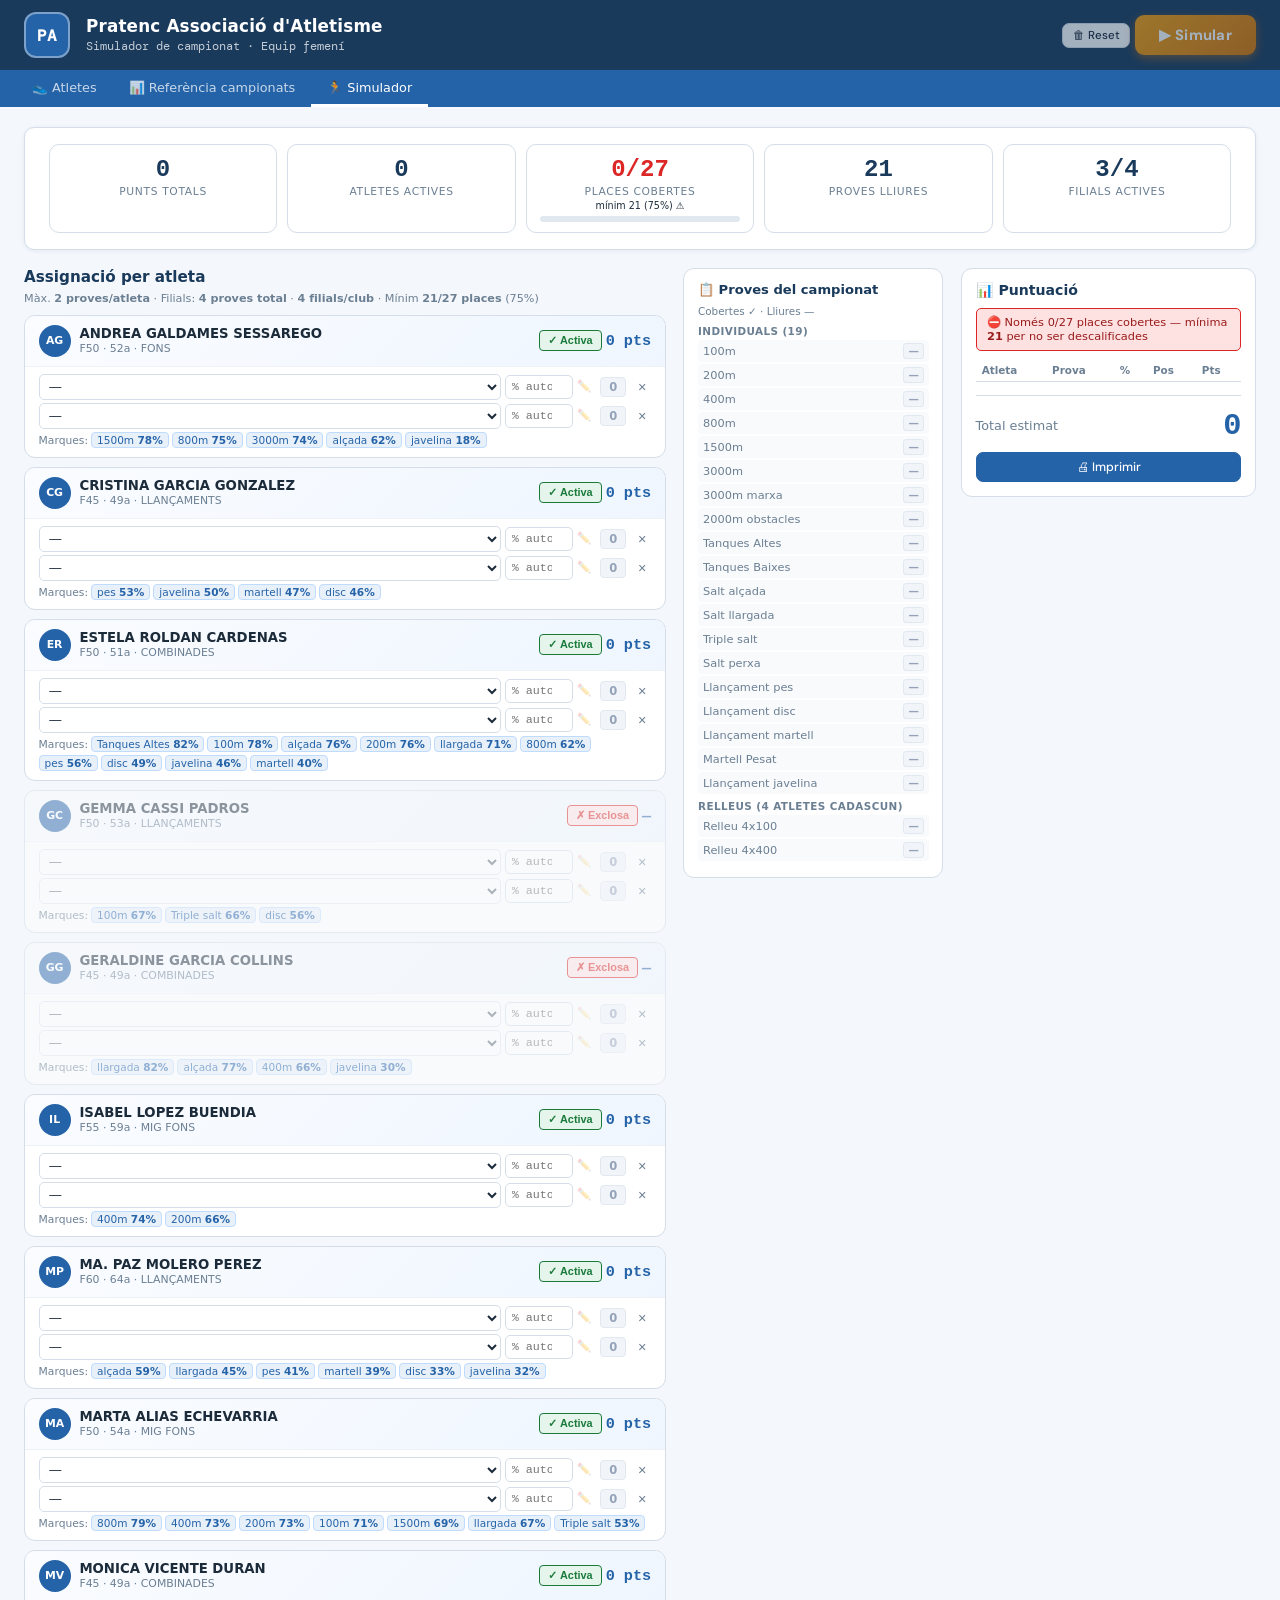
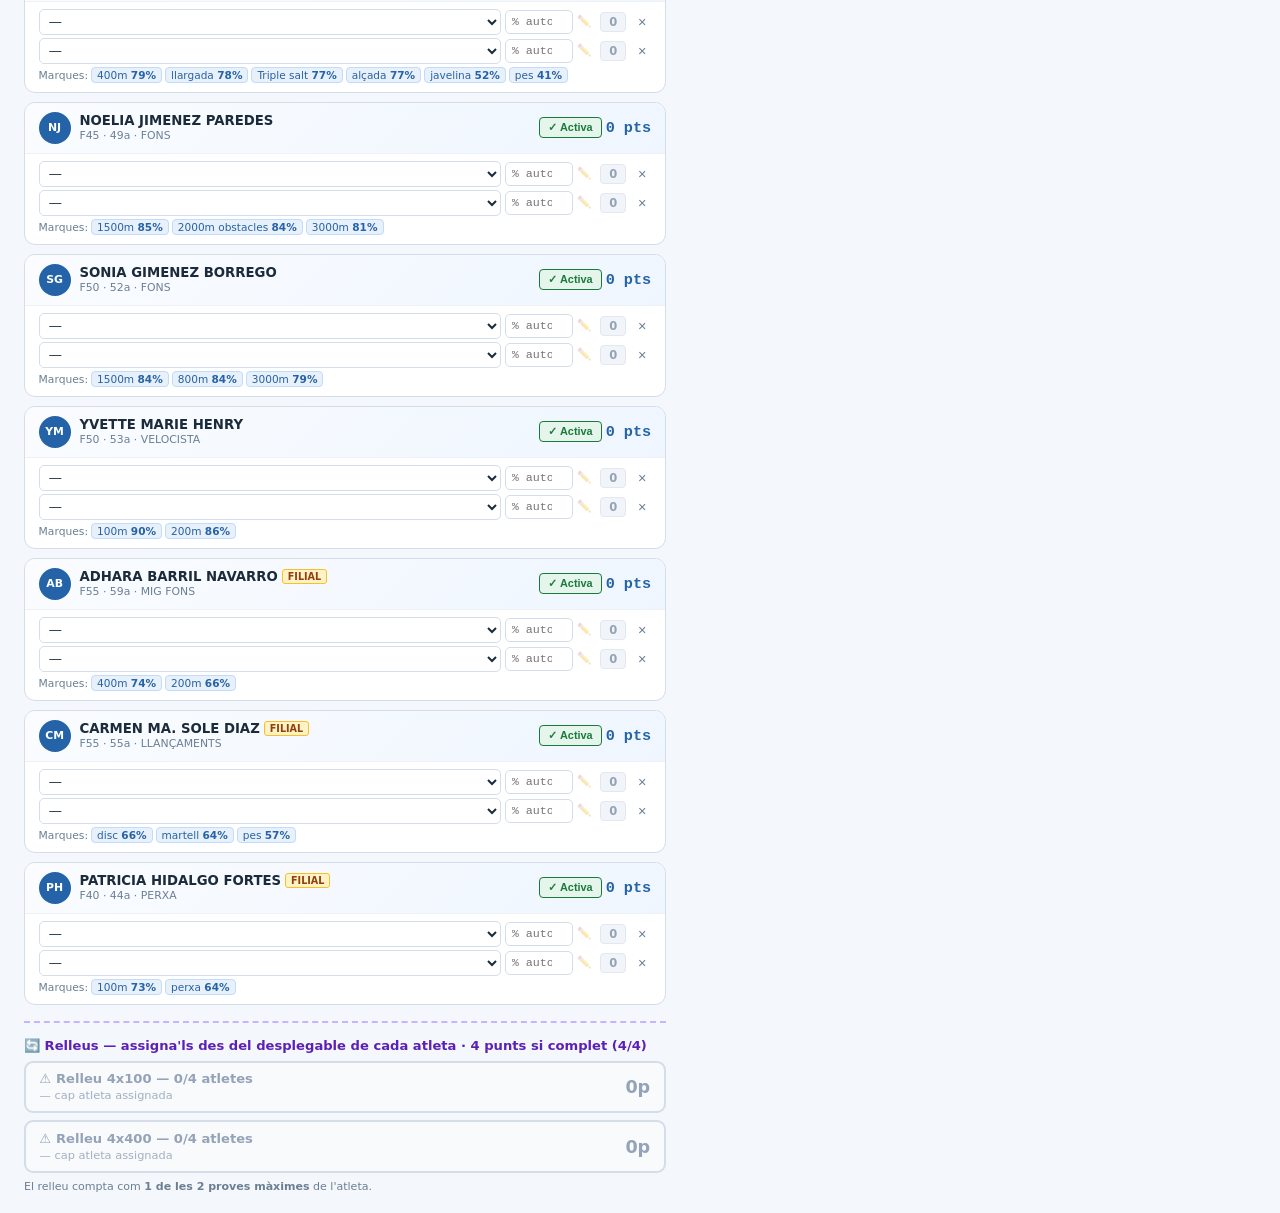
==== commit 96388dd6: "Update simulador-public.html" ====
--- a/simulador-public.html
+++ b/simulador-public.html
@@ -956,7 +956,6 @@
       if (p && p !== '—') m[p] = pc > 0 ? estPts(p, pc, refCampeonats) : 1;
     }
     const esp = (a.notes||'').toUpperCase().split(/[,\s]+/).find(k => ESP_MAP[k]);
-    // FIX: Sustituido isReleu(p) por p.startsWith('Relleu')
     if (esp) ESP_MAP[esp].forEach(p => { if (!m[p] && !p.startsWith('Relleu')) m[p] = 1; });
     m['Relleu 4x100'] = 0; 
     m['Relleu 4x400'] = 0;
@@ -1000,7 +999,7 @@
       if (act[i].filial) tf += provesAtleta; 
     }
 
-    if (tf > 4) return -1; // Descartar si las filiales superan 4 pruebas
+    if (tf > 4) return -1; 
     if (r100 > 4 || r400 > 4) return -1; 
     
     if (r100 === 4) { score += 1; totalPlacesCob++; }
@@ -1019,7 +1018,7 @@
     return c;
   }
 
-  // 3. Simulación Rápida (40.000 iteraciones en milisegundos)
+  // 3. Simulación Rápida 
   const MAX_ITERS = 40000;
   let temp = 10.0;
   let currentScore = getScore(currState);
@@ -1063,13 +1062,19 @@
     }
   }
 
-  // 4. Relleno inteligente 
-  const covered = new Set();
-  let totalFilialEvents = 0;
-  
+  // 4. Aplicar el resultat i actualitzar la pantalla
   act.forEach(a => {
-    if (bestState[a.nom]) {
-      best
+    const st = gst(a.nom);
+    st[0] = { prova: bestState[a.nom][0], pct: null, man: false };
+    st[1] = { prova: bestState[a.nom][1], pct: null, man: false };
+    simState[a.nom] = st;
+  });
+
+  saveSimState(simState);
+  render();
+  document.getElementById('sb').classList.add('show'); 
+  showToast('✓ Càlcul completat');
+}
 
 function updateSummary(){
   let tot=0,nAtl=0;const rows=[],pm2={};
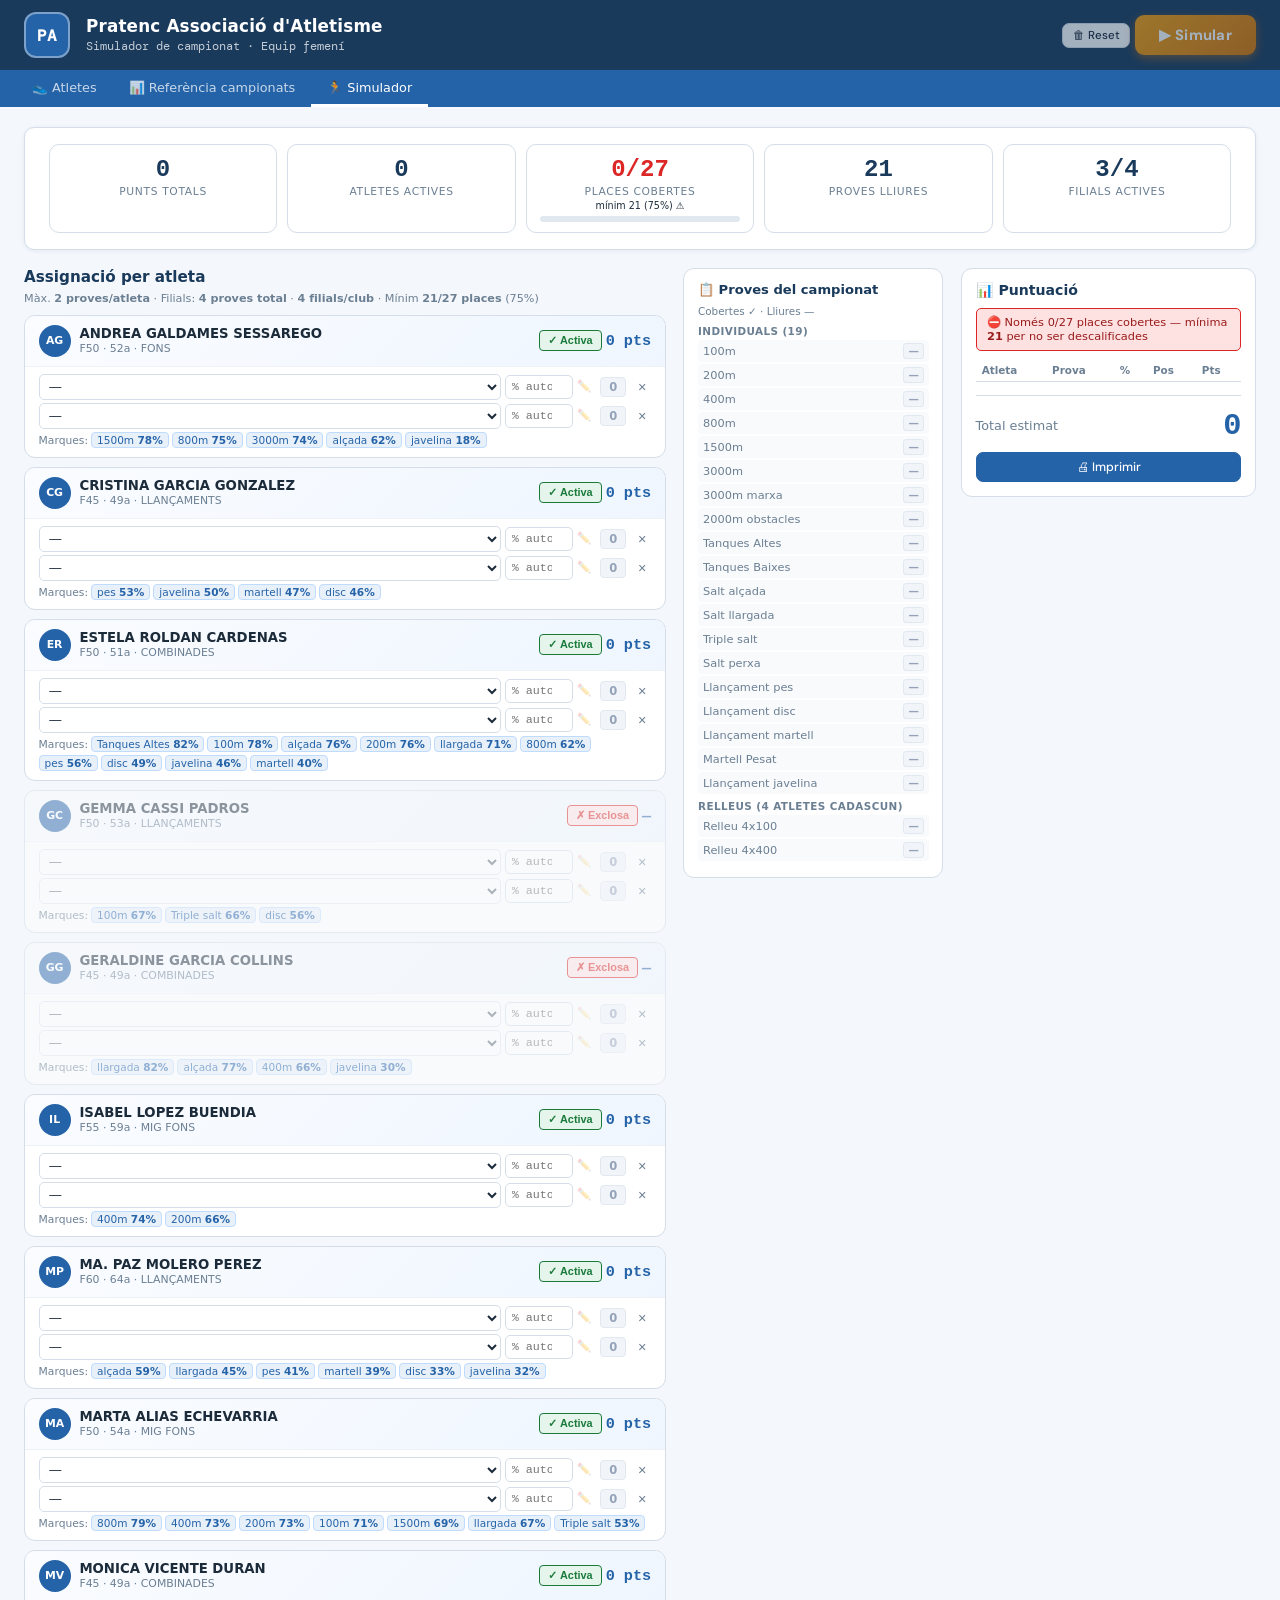
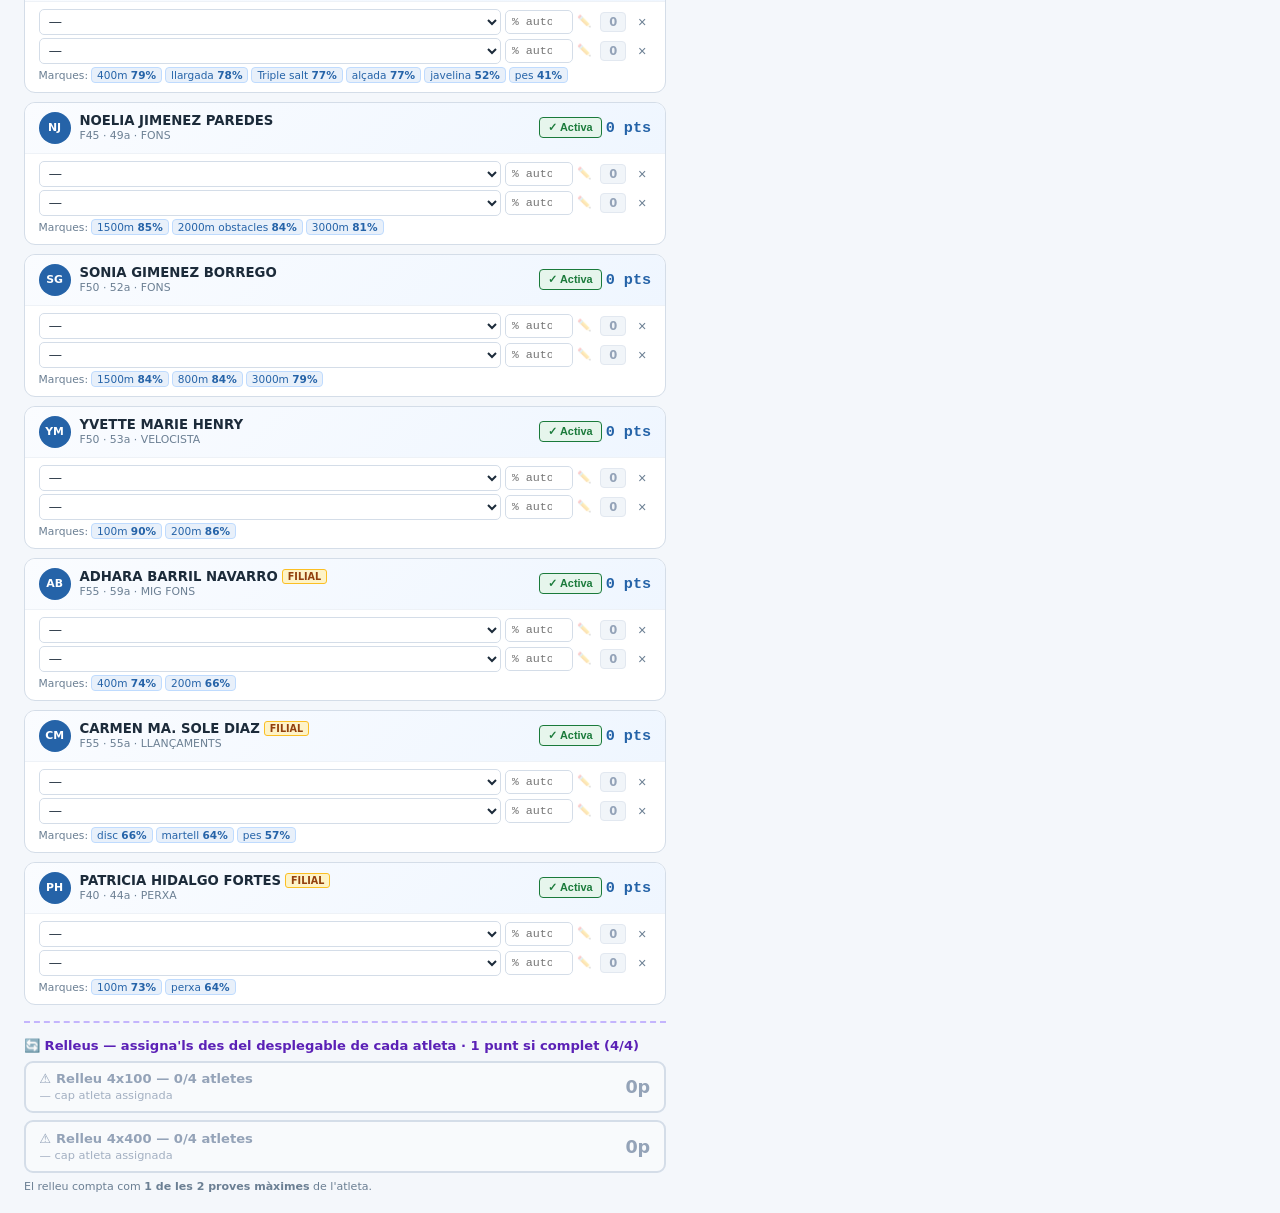
==== commit 470771d3: "Update simulador-public.html" ====
--- a/simulador-public.html
+++ b/simulador-public.html
@@ -463,7 +463,7 @@
             <option>${row.prova}</option>
           </select>
           <div class="pct-wrap">
-            <span style="font-size:0.7rem;color:#7c3aed;padding:0 4px;">${rComplet?'✓ 4pts':'incomplet'}</span>
+            <span style="font-size:0.7rem;color:#7c3aed;padding:0 4px;">${rComplet?'✓ 1pt':'incomplet'}</span>
           </div>
           <span class="pp" style="background:#ede9fe;color:#7c3aed;border-color:#c4b5fd;margin:auto;">R</span>
           <button class="bi" onclick="clrRelSlot('${e(a.nom)}','${e(row.prova)}')" title="Treure del relleu">×</button>
@@ -537,16 +537,16 @@
     return `<div style="border:2px solid ${borderColor};background:${bgColor};border-radius:9px;padding:0.55rem 0.85rem;margin-bottom:0.45rem;">
       <div style="display:flex;align-items:center;justify-content:space-between;gap:8px;">
         <div>
-          <div style="font-weight:700;font-size:0.82rem;color:${textColor};">${icon} ${rel} — ${membres.length}/4 atletes${complet?' · 4 PUNTS':membres.length>0?' · 0 punts (incomplet)':''}</div>
+          <div style="font-weight:700;font-size:0.82rem;color:${textColor};">${icon} ${rel} — ${membres.length}/4 atletes${complet?' · 1 PUNT':membres.length>0?' · 0 punts (incomplet)':''}</div>
           <div style="font-size:0.71rem;color:${textColor};margin-top:2px;opacity:0.85;">${membresText}</div>
         </div>
-        <div style="font-size:1.1rem;font-weight:800;color:${textColor};">${complet?'4p':'0p'}</div>
+        <div style="font-size:1.1rem;font-weight:800;color:${textColor};">${complet?'1p':'0p'}</div>
       </div>
     </div>`;
   }).join('');
 
   cont.innerHTML += `<div style="margin-top:1rem;padding-top:0.9rem;border-top:2px dashed #c4b5fd;">
-    <div style="font-size:0.82rem;font-weight:600;color:#5b21b6;margin-bottom:0.5rem;">🔄 Relleus — assigna'ls des del desplegable de cada atleta · 4 punts si complet (4/4)</div>
+    <div style="font-size:0.82rem;font-weight:600;color:#5b21b6;margin-bottom:0.5rem;">🔄 Relleus — assigna'ls des del desplegable de cada atleta · 1 punt si complet (4/4)</div>
     ${relHTML}
     <div style="font-size:0.69rem;color:var(--text-muted);margin-top:4px;">El relleu compta com <strong>1 de les 2 proves màximes</strong> de l'atleta.</div>
   </div>`;
@@ -575,7 +575,7 @@
       <span class="pi-name">${p}</span>
       ${cov
         ? complet
-          ? `<span class="pi-who">✓ 4/4</span><span class="pi-pts ok">4p</span>`
+          ? `<span class="pi-who">✓ 4/4</span><span class="pi-pts ok">1p</span>`
           : `<span class="pi-who" style="color:#dc2626;">${n}/4 ⚠️</span><span class="pi-pts" style="color:#dc2626;">0p</span>`
         : `<span class="pi-pts no">—</span>`}
     </div>`;
@@ -932,12 +932,14 @@
 
 async function runOptimizer() {
   if (!athletes.length) { showToast('No hi ha atletes'); return; }
-  showToast('⏳ Calculant la millor alineació...');
-  await new Promise(r => setTimeout(r, 10)); // Brevísimo respiro para la UI
-
+  showToast('⏳ Calculant el màxim absolut...');
+  await new Promise(r => setTimeout(r, 60)); // Render buffer
+
+  const startTime = Date.now();
+  const TIME_LIMIT = 2500; // 2.5s límite
   const act = athletes.filter(a => !excluded.includes(a.nom));
   
-  // 1. Matriz interna simplificada
+  // 1. Preparar matriz de opciones
   const ops = {};
   const ESP_MAP = {
     'VELOCISTA':['100m','200m','Tanques Altes'],
@@ -956,8 +958,8 @@
       if (p && p !== '—') m[p] = pc > 0 ? estPts(p, pc, refCampeonats) : 1;
     }
     const esp = (a.notes||'').toUpperCase().split(/[,\s]+/).find(k => ESP_MAP[k]);
-    if (esp) ESP_MAP[esp].forEach(p => { if (!m[p] && !p.startsWith('Relleu')) m[p] = 1; });
-    m['Relleu 4x100'] = 0; 
+    if (esp) ESP_MAP[esp].forEach(p => { if (!m[p] && !isReleu(p)) m[p] = 1; });
+    m['Relleu 4x100'] = 0; // Se calcula en el score global
     m['Relleu 4x400'] = 0;
     ops[a.nom] = m;
   });
@@ -965,75 +967,75 @@
   let bestScore = -1;
   let bestState = {};
   let currState = {};
-  act.forEach(a => currState[a.nom] = ['—', '—']);
-
-  // 2. Evaluador del Algoritmo 
+  act.forEach(a => currState[a.nom] = [null, null]);
+
+  // 2. Evaluador Holístico (Incluye Relevos en tiempo real)
   function getScore(state) {
     let score = 0;
-    let tf = 0; 
+    let tf = 0;
     const cov = {};
     let r100 = 0, r400 = 0;
-    let totalPlacesCob = 0;
 
     for (let i = 0; i < act.length; i++) {
       const nom = act[i].nom;
       const s = state[nom];
-      let provesAtleta = 0;
+      let hasFilialEvent = false;
 
       for (let j = 0; j < 2; j++) {
         const p = s[j];
-        if (!p || p === '—') continue;
-        
-        provesAtleta++;
+        if (!p) continue;
+        hasFilialEvent = true;
 
         if (p === 'Relleu 4x100') r100++;
         else if (p === 'Relleu 4x400') r400++;
         else {
           if (!cov[p]) {
-            cov[p] = true;
+            cov[p] = true; // Solo 1 atleta puntúa por prueba
             score += ops[nom][p] || 1;
-            totalPlacesCob++;
           }
         }
       }
-      if (act[i].filial) tf += provesAtleta; 
+      if (act[i].filial && hasFilialEvent) tf++;
     }
 
-    if (tf > 4) return -1; 
+    if (tf > 4) return -1; // Límite de filiales excedido
     if (r100 > 4 || r400 > 4) return -1; 
     
-    if (r100 === 4) { score += 1; totalPlacesCob++; }
-    if (r400 === 4) { score += 1; totalPlacesCob++; }
+    // El relevo solo suma si está completo (1 punt per incentivar proves individuals)
+    if (r100 === 4) score += 1;
+    if (r400 === 4) score += 1;
     
-    if (totalPlacesCob < 21) {
-      score -= (21 - totalPlacesCob) * 50; 
-    }
-    
-    return score + (totalPlacesCob * 0.001); 
+    return score;
   }
 
   function cloneState(st) {
     const c = {};
-    for (let i = 0; i < act.length; i++) c[act[i].nom] = [st[act[i].nom][0], st[act[i].nom][1]];
+    for (let i = 0; i < act.length; i++) {
+      const n = act[i].nom;
+      c[n] = [st[n][0], st[n][1]];
+    }
     return c;
   }
 
-  // 3. Simulación Rápida 
-  const MAX_ITERS = 40000;
+  // 3. Motor Estocástico (Simulated Annealing)
+  let iters = 0;
   let temp = 10.0;
   let currentScore = getScore(currState);
   
-  for (let iters = 0; iters < MAX_ITERS; iters++) {
+  while (Date.now() - startTime < TIME_LIMIT) {
+    iters++;
+    
+    // Mutación aleatoria
     const aIdx = Math.floor(Math.random() * act.length);
     const aName = act[aIdx].nom;
     const slot = Math.floor(Math.random() * 2);
     const oldP = currState[aName][slot];
     
-    const availableProves = Object.keys(ops[aName]).concat(['—']);
+    const availableProves = Object.keys(ops[aName]).concat([null]);
     const newP = availableProves[Math.floor(Math.random() * availableProves.length)];
     
     if (newP === oldP) continue;
-    if (newP && newP !== '—' && currState[aName][1-slot] === newP) continue; 
+    if (newP && currState[aName][1-slot] === newP) continue; // Evitar duplicados
     
     currState[aName][slot] = newP;
     const newScore = getScore(currState);
@@ -1043,18 +1045,21 @@
       bestState = cloneState(currState);
     }
     
+    // ¿Aceptar empeorar temporalmente para desatascar el algoritmo?
     if (newScore < currentScore) {
       const delta = currentScore - newScore;
       if (Math.random() > Math.exp(-delta / temp)) {
-        currState[aName][slot] = oldP; 
+        currState[aName][slot] = oldP; // Rechazar
       } else {
-        currentScore = newScore; 
+        currentScore = newScore; // Aceptar
       }
     } else {
       currentScore = newScore; 
     }
     
-    temp *= 0.9995; 
+    temp *= 0.9999; // Enfriamiento
+    
+    // Random Restarts (Volver al mejor punto y recalentar si se pierde)
     if (iters % 8000 === 0) {
       currState = cloneState(bestState);
       currentScore = bestScore;
@@ -1062,18 +1067,33 @@
     }
   }
 
-  // 4. Aplicar el resultat i actualitzar la pantalla
+  // 4. Aplicar la alineación ganadora
+  const ns = {};
+  simRelState = { 'Relleu 4x100': [null,null,null,null], 'Relleu 4x400': [null,null,null,null] };
+
   act.forEach(a => {
-    const st = gst(a.nom);
-    st[0] = { prova: bestState[a.nom][0], pct: null, man: false };
-    st[1] = { prova: bestState[a.nom][1], pct: null, man: false };
-    simState[a.nom] = st;
-  });
-
-  saveSimState(simState);
+    ns[a.nom] = [
+      { prova: bestState[a.nom][0] || '—', pct: null, man: false },
+      { prova: bestState[a.nom][1] || '—', pct: null, man: false }
+    ];
+    // Rellenar visualmente la UI de relevos
+    [0, 1].forEach(slot => {
+      const p = bestState[a.nom][slot];
+      if (isReleu(p)) {
+        const rIdx = simRelState[p].indexOf(null);
+        if (rIdx !== -1) simRelState[p][rIdx] = a.nom;
+      }
+    });
+  });
+
+  simState = ns;
+  await saveSimState(simState);
+  await saveRelState(simRelState);
   render();
-  document.getElementById('sb').classList.add('show'); 
-  showToast('✓ Càlcul completat');
+  document.getElementById('sb').classList.add('show');
+  
+  const elapsed = ((Date.now() - startTime) / 1000).toFixed(1);
+  showToast(`▶ Màxim trobat (${bestScore} pts) en ${elapsed}s! [Iters: ${iters}]`);
 }
 
 function updateSummary(){
@@ -1103,7 +1123,7 @@
     const membres=grel(rel).filter(n=>n&&!excluded.includes(n));
     if(!membres.length)return;
     const complet=membres.length>=4;
-    const pts=complet?4:0; // 0 punts si relleu incomplet (però ocupa placa)
+    const pts=complet?1:0; // 1 punt si relleu complet (proves individuals tenen prioritat)
     tot+=pts;
     pm2[rel]=membres;
     membres.forEach(nom=>{
@@ -1164,7 +1184,7 @@
   // Avisar relleus incomplets
   CAMP_PROVES_REL.forEach(rel=>{
     const membres=grel(rel).filter(n=>n&&!excluded.includes(n));
-    if(membres.length>0&&membres.length<4) warns.push(`⚠️ <b>${rel}</b> incomplet — ${membres.length}/4 atletes (0 punts fins completar-lo)`);
+    if(membres.length>0&&membres.length<4) warns.push(`⚠️ <b>${rel}</b> incomplet — ${membres.length}/4 atletes (0 punts fins completar-lo · val 1 punt complet)`);
   });
 
   const wb=document.getElementById('wbs');wb.innerHTML='';
